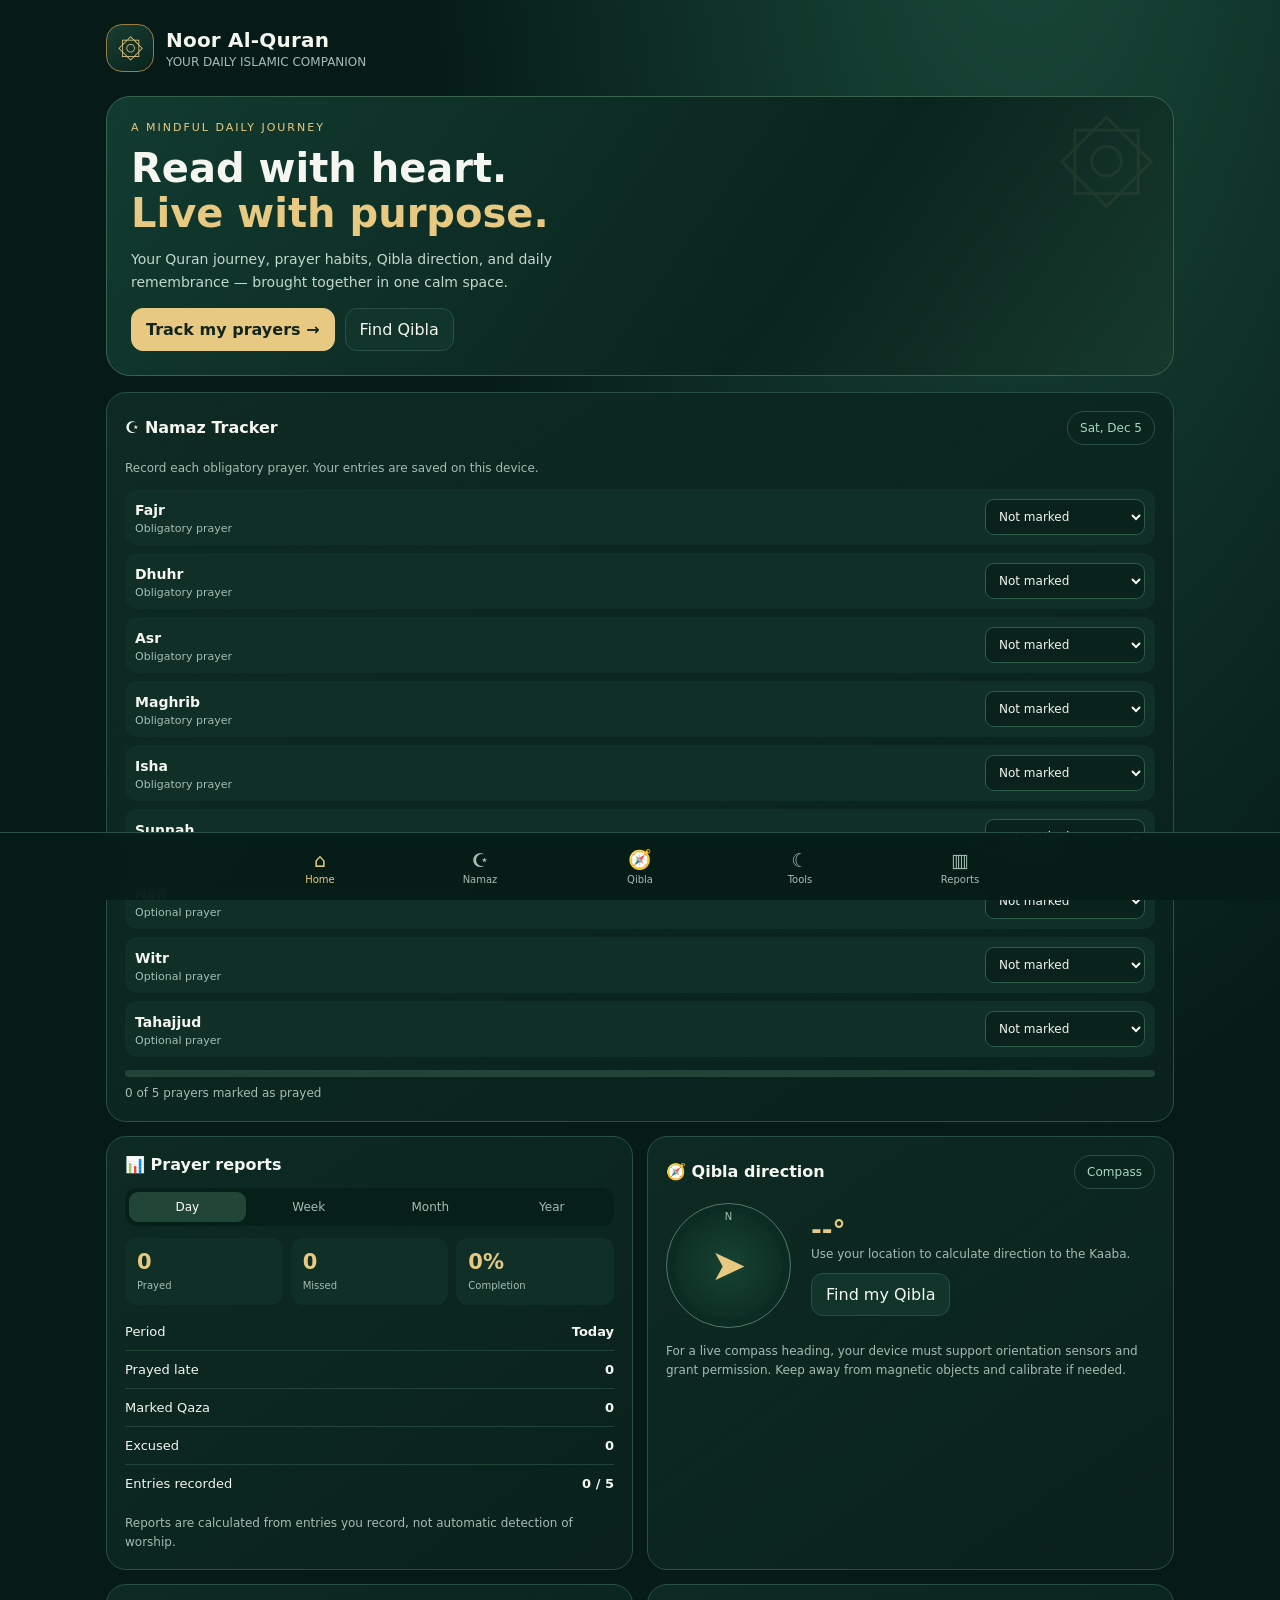
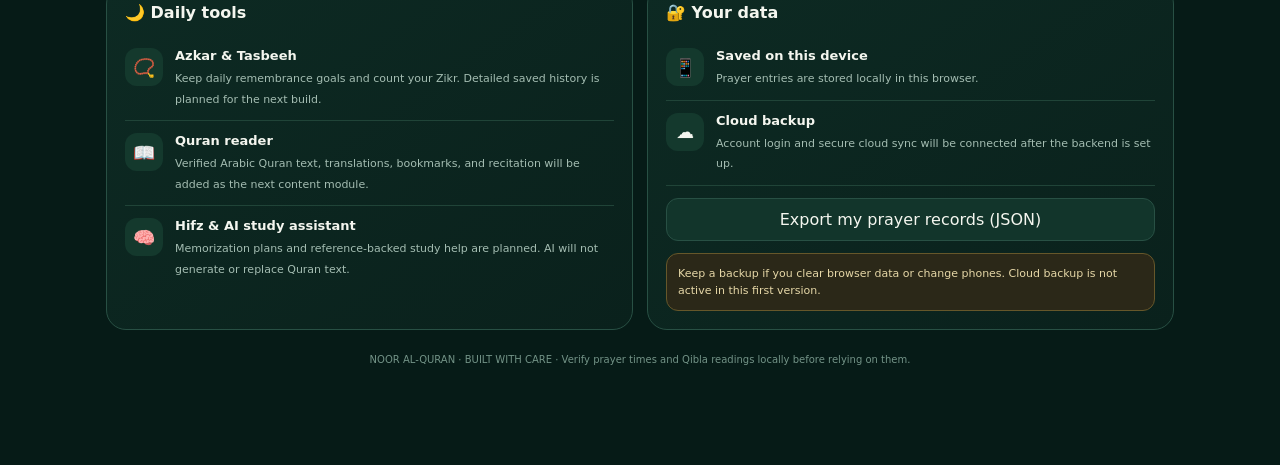
==== index.html @ 4f4c2988 "Build Noor Al-Quran mobile-first app foundation" ====
<!doctype html>
<html lang="en">
<head>
  <meta charset="utf-8">
  <meta name="viewport" content="width=device-width, initial-scale=1, viewport-fit=cover">
  <meta name="theme-color" content="#082c25">
  <meta name="description" content="Noor Al-Quran — Quran reading, prayer tracking, Qibla and daily Islamic tools.">
  <link rel="manifest" href="/manifest.webmanifest">
  <title>Noor Al-Quran — Your Daily Companion</title>
  <style>
    :root{color-scheme:dark;--bg:#061b17;--panel:#0c2922;--panel2:#10372d;--gold:#e8c982;--mint:#a8d8c2;--text:#f4f6ef;--muted:#a4bdb2;--line:#285044;--green:#42c995;--red:#f2a69b}
    *{box-sizing:border-box}body{margin:0;background:radial-gradient(ellipse at 80% -10%,#1a4b3b 0,transparent 42%),var(--bg);color:var(--text);font-family:Inter,system-ui,-apple-system,Segoe UI,sans-serif;min-height:100vh}
    button,input,select{font:inherit}button{cursor:pointer} .app{max-width:1100px;margin:auto;padding:20px 16px 100px}
    header{display:flex;align-items:center;justify-content:space-between;gap:12px;margin:4px 0 24px}.brand{display:flex;gap:12px;align-items:center}.logo{display:grid;place-items:center;width:48px;height:48px;border:1px solid #9a7e3f;border-radius:16px;color:var(--gold);font-size:26px;background:linear-gradient(145deg,#173e31,#09231d)}h1,h2,h3,p{margin-top:0}h1{font-size:20px;margin-bottom:3px;letter-spacing:.2px}.sub{font-size:12px;color:var(--muted)}.pill{border:1px solid var(--line);border-radius:999px;padding:9px 12px;color:var(--mint);background:#0a241e;font-size:12px}
    .hero{border:1px solid #38634f;border-radius:24px;padding:24px;background:linear-gradient(125deg,#123b30,#0a241e 65%,#173a2d);position:relative;overflow:hidden}.hero:after{content:"۞";position:absolute;right:18px;top:5px;font-size:100px;color:#e8c98212}.eyebrow{color:var(--gold);font-size:11px;letter-spacing:2px;text-transform:uppercase}.hero h2{font-size:clamp(26px,5vw,40px);line-height:1.12;max-width:570px;margin:12px 0}.hero p{color:#c3d8ce;max-width:510px;font-size:14px;line-height:1.65}.actions{display:flex;gap:10px;flex-wrap:wrap}.btn{border:1px solid var(--line);border-radius:12px;padding:11px 14px;color:var(--text);background:#12352b}.btn.primary{background:var(--gold);border-color:var(--gold);color:#13251d;font-weight:750}.grid{display:grid;grid-template-columns:repeat(12,minmax(0,1fr));gap:14px;margin-top:16px}.card{grid-column:span 6;background:linear-gradient(145deg,#0d2a23,#0a211c);border:1px solid var(--line);border-radius:20px;padding:18px;min-width:0}.card.wide{grid-column:span 12}.card.third{grid-column:span 4}.cardhead{display:flex;align-items:center;justify-content:space-between;gap:10px;margin-bottom:14px}.card h3{font-size:16px;margin:0}.icon{font-size:21px;color:var(--gold)}.muted{color:var(--muted);font-size:12px;line-height:1.55}.prayer-list{display:grid;gap:8px}.prayer{display:grid;grid-template-columns:1fr minmax(130px,160px);align-items:center;gap:8px;padding:10px;border-radius:12px;background:#102f27}.prayer strong{font-size:14px}.prayer small{display:block;color:var(--muted);font-size:11px;margin-top:3px}.prayer select{width:100%;min-width:0;background:#09221c;border:1px solid #315b4b;border-radius:9px;padding:9px;color:var(--text);font-size:12px}.progress{height:7px;background:#214338;border-radius:20px;overflow:hidden;margin:13px 0 7px}.progress span{display:block;height:100%;background:linear-gradient(90deg,#50c99a,var(--gold));width:0;transition:width .2s}.stats{display:grid;grid-template-columns:repeat(3,1fr);gap:8px}.stat{padding:12px;background:#102f27;border-radius:12px}.stat b{font-size:21px;display:block;color:var(--gold)}.stat span{font-size:10px;color:var(--muted)}.tabs{display:flex;gap:5px;background:#071f19;padding:4px;border-radius:12px}.tabs button{flex:1;border:0;background:transparent;color:var(--muted);padding:8px 5px;border-radius:9px;font-size:12px}.tabs button.active{background:#214638;color:#fff}.reportline{display:flex;justify-content:space-between;align-items:center;padding:11px 0;border-bottom:1px solid #204438;font-size:13px}.reportline:last-child{border-bottom:0}.qibla-wrap{display:flex;align-items:center;gap:20px}.compass{width:125px;height:125px;flex-shrink:0;border:1px solid #567a65;border-radius:50%;display:grid;place-items:center;position:relative;background:radial-gradient(circle,#164333,#09221b);box-shadow:inset 0 0 0 8px #0b2c23}.needle{font-size:43px;color:var(--gold);transform:rotate(0deg);transition:transform .3s}.north{position:absolute;top:7px;color:var(--muted);font-size:10px}.qibla-degree{font-size:26px;color:var(--gold);font-weight:750}.feature{display:flex;gap:12px;padding:12px 0;border-bottom:1px solid #204438}.feature:last-child{border-bottom:0}.feature .ico{width:38px;height:38px;flex-shrink:0;display:grid;place-items:center;background:#14392d;border-radius:12px;font-size:18px}.feature b{display:block;font-size:13px;margin-bottom:4px}.feature span{font-size:11px;color:var(--muted);line-height:1.5}.notice{background:#2b2818;border:1px solid #66572a;border-radius:12px;padding:11px;font-size:11px;color:#e6d7a7;line-height:1.55}.bottomnav{position:fixed;z-index:4;bottom:0;left:0;right:0;display:flex;justify-content:center;background:#071c17eF;backdrop-filter:blur(16px);border-top:1px solid var(--line);padding:9px 6px calc(9px + env(safe-area-inset-bottom))}.bottomnav button{flex:1;max-width:160px;border:0;background:transparent;color:var(--muted);font-size:10px;padding:6px 3px}.bottomnav button span{display:block;font-size:19px;margin-bottom:3px}.bottomnav button.active{color:var(--gold)}footer{text-align:center;margin-top:24px;color:#739387;font-size:10px}
    @media(max-width:650px){.app{padding:14px 12px 95px}header{margin-bottom:16px}.card,.card.third{grid-column:span 12}.hero{padding:20px}.hero h2{font-size:29px}.qibla-wrap{gap:14px}.compass{width:104px;height:104px}.needle{font-size:36px}.prayer{grid-template-columns:1fr 142px}.stats{gap:6px}.stat{padding:10px}.stat b{font-size:18px}}
  </style>
</head>
<body>
<div class="app">
  <header>
    <div class="brand"><div class="logo">۞</div><div><h1>Noor Al-Quran</h1><div class="sub">YOUR DAILY ISLAMIC COMPANION</div></div></div>
    <button class="pill" id="installBtn" hidden>＋ Install app</button>
  </header>
  <section class="hero">
    <div class="eyebrow">A mindful daily journey</div>
    <h2>Read with heart.<br><span style="color:var(--gold)">Live with purpose.</span></h2>
    <p>Your Quran journey, prayer habits, Qibla direction, and daily remembrance — brought together in one calm space.</p>
    <div class="actions"><button class="btn primary" onclick="document.querySelector('#tracker').scrollIntoView({behavior:'smooth'})">Track my prayers →</button><button class="btn" onclick="document.querySelector('#qibla').scrollIntoView({behavior:'smooth'})">Find Qibla</button></div>
  </section>
  <div class="grid">
    <section class="card wide" id="tracker">
      <div class="cardhead"><h3>☪ Namaz Tracker</h3><span class="pill" id="dateLabel"></span></div>
      <p class="muted">Record each obligatory prayer. Your entries are saved on this device.</p>
      <div class="prayer-list" id="prayerList"></div>
      <div class="progress"><span id="todayProgress"></span></div>
      <div class="muted" id="progressText">0 of 5 prayers marked as prayed</div>
    </section>
    <section class="card" id="reports">
      <div class="cardhead"><h3>📊 Prayer reports</h3></div>
      <div class="tabs" role="tablist"><button class="active" data-period="day">Day</button><button data-period="week">Week</button><button data-period="month">Month</button><button data-period="year">Year</button></div>
      <div class="stats" style="margin-top:12px"><div class="stat"><b id="doneCount">0</b><span>Prayed</span></div><div class="stat"><b id="missedCount">0</b><span>Missed</span></div><div class="stat"><b id="rateCount">0%</b><span>Completion</span></div></div>
      <div id="reportDetails" style="margin-top:8px"></div>
      <p class="muted" style="margin:12px 0 0">Reports are calculated from entries you record, not automatic detection of worship.</p>
    </section>
    <section class="card" id="qibla">
      <div class="cardhead"><h3>🧭 Qibla direction</h3><span class="pill">Compass</span></div>
      <div class="qibla-wrap"><div class="compass"><span class="north">N</span><span class="needle" id="needle">➤</span></div><div><div class="qibla-degree" id="qiblaDegrees">--°</div><div class="muted" id="qiblaText">Use your location to calculate direction to the Kaaba.</div><button class="btn" style="margin-top:10px" id="locateBtn">Find my Qibla</button></div></div>
      <p class="muted" style="margin:14px 0 0">For a live compass heading, your device must support orientation sensors and grant permission. Keep away from magnetic objects and calibrate if needed.</p>
    </section>
    <section class="card" id="tools">
      <div class="cardhead"><h3>🌙 Daily tools</h3></div>
      <div class="feature"><div class="ico">📿</div><div><b>Azkar & Tasbeeh</b><span>Keep daily remembrance goals and count your Zikr. Detailed saved history is planned for the next build.</span></div></div>
      <div class="feature"><div class="ico">📖</div><div><b>Quran reader</b><span>Verified Arabic Quran text, translations, bookmarks, and recitation will be added as the next content module.</span></div></div>
      <div class="feature"><div class="ico">🧠</div><div><b>Hifz & AI study assistant</b><span>Memorization plans and reference-backed study help are planned. AI will not generate or replace Quran text.</span></div></div>
    </section>
    <section class="card" id="backup">
      <div class="cardhead"><h3>🔐 Your data</h3></div>
      <div class="feature"><div class="ico">📱</div><div><b>Saved on this device</b><span id="storageState">Prayer entries are stored locally in this browser.</span></div></div>
      <div class="feature"><div class="ico">☁️</div><div><b>Cloud backup</b><span>Account login and secure cloud sync will be connected after the backend is set up.</span></div></div>
      <button class="btn" id="exportBtn" style="width:100%;margin-top:12px">Export my prayer records (JSON)</button>
      <div class="notice" style="margin-top:12px">Keep a backup if you clear browser data or change phones. Cloud backup is not active in this first version.</div>
    </section>
  </div>
  <footer>NOOR AL-QURAN · BUILT WITH CARE · Verify prayer times and Qibla readings locally before relying on them.</footer>
</div>
<nav class="bottomnav" aria-label="Main navigation"><button class="active" onclick="window.scrollTo({top:0,behavior:'smooth'})"><span>⌂</span>Home</button><button onclick="document.querySelector('#tracker').scrollIntoView({behavior:'smooth'})"><span>☪</span>Namaz</button><button onclick="document.querySelector('#qibla').scrollIntoView({behavior:'smooth'})"><span>🧭</span>Qibla</button><button onclick="document.querySelector('#tools').scrollIntoView({behavior:'smooth'})"><span>☾</span>Tools</button><button onclick="document.querySelector('#reports').scrollIntoView({behavior:'smooth'})"><span>▥</span>Reports</button></nav>
<script>
const PRAYERS=['Fajr','Dhuhr','Asr','Maghrib','Isha'];
const STATUSES=[['','Not marked'],['on-time','Prayed on time'],['late','Prayed late'],['missed','Missed'],['qaza','Qaza'],['excused','Excused']];
const OPTIONAL=['Sunnah','Nafl','Witr','Tahajjud'];
const KEY='noor-prayer-records-v1';
let records=readRecords(), period='day', deferredInstall=null, qiblaBearing=null, deviceHeading=0;
function readRecords(){try{return JSON.parse(localStorage.getItem(KEY)||'{}')}catch{return {}}}
function saveRecords(){localStorage.setItem(KEY,JSON.stringify(records))}
function dateKey(d=new Date()){return d.getFullYear()+'-'+String(d.getMonth()+1).padStart(2,'0')+'-'+String(d.getDate()).padStart(2,'0')}
function recordFor(key){if(!records[key])records[key]={};return records[key]}
function statusLabel(s){return (STATUSES.find(x=>x[0]===s)||['','Not marked'])[1]}
function renderTracker(){
 const key=dateKey(), data=recordFor(key);document.getElementById('dateLabel').textContent=new Date().toLocaleDateString(undefined,{weekday:'short',day:'numeric',month:'short'});
 const root=document.getElementById('prayerList');root.innerHTML='';
 PRAYERS.forEach(name=>{const row=document.createElement('div');row.className='prayer';const label=document.createElement('div');label.innerHTML='<strong>'+name+'</strong><small>Obligatory prayer</small>';const select=document.createElement('select');select.setAttribute('aria-label',name+' prayer status');STATUSES.forEach(([value,text])=>{const opt=document.createElement('option');opt.value=value;opt.textContent=text;select.appendChild(opt)});select.value=data[name]||'';select.addEventListener('change',()=>{recordFor(key)[name]=select.value;saveRecords();renderTracker();renderReport()});row.append(label,select);root.appendChild(row)});
 OPTIONAL.forEach(name=>{const row=document.createElement('div');row.className='prayer';const label=document.createElement('div');label.innerHTML='<strong>'+name+'</strong><small>Optional prayer</small>';const select=document.createElement('select');select.setAttribute('aria-label',name+' prayer status');[['','Not marked'],['done','Completed'],['skip','Not completed']].forEach(([v,t])=>{let o=document.createElement('option');o.value=v;o.textContent=t;select.appendChild(o)});select.value=data[name]||'';select.addEventListener('change',()=>{recordFor(key)[name]=select.value;saveRecords();renderReport()});row.append(label,select);root.appendChild(row)});
 const count=PRAYERS.filter(n=>['on-time','late'].includes(data[n])).length;document.getElementById('todayProgress').style.width=(count/5*100)+'%';document.getElementById('progressText').textContent=count+' of 5 prayers marked as prayed';
}
function periodKeys(){
 const now=new Date(), keys=[];
 if(period==='day')return [dateKey(now)];
 if(period==='week'){const start=new Date(now);start.setHours(0,0,0,0);const dow=(start.getDay()+6)%7;start.setDate(start.getDate()-dow);for(let i=0;i<7;i++){let d=new Date(start);d.setDate(start.getDate()+i);keys.push(dateKey(d))}}
 if(period==='month'){const d=new Date(now.getFullYear(),now.getMonth(),1);while(d.getMonth()===now.getMonth()){keys.push(dateKey(d));d.setDate(d.getDate()+1)}}
 if(period==='year'){for(let m=0;m<12;m++){const d=new Date(now.getFullYear(),m,1);while(d.getMonth()===m){keys.push(dateKey(d));d.setDate(d.getDate()+1)}}}
 return keys;
}
function renderReport(){
 const keys=periodKeys();let done=0,missed=0,late=0,qaza=0,excused=0,marked=0,possible=keys.length*5;
 keys.forEach(k=>{const d=records[k]||{};PRAYERS.forEach(n=>{const s=d[n]||'';if(s){marked++;if(s==='on-time'||s==='late')done++;if(s==='missed')missed++;if(s==='late')late++;if(s==='qaza')qaza++;if(s==='excused')excused++}})});
 document.getElementById('doneCount').textContent=done;document.getElementById('missedCount').textContent=missed;document.getElementById('rateCount').textContent=(possible?Math.round(done/possible*100):0)+'%';
 document.getElementById('reportDetails').innerHTML='<div class="reportline"><span>Period</span><b>'+({day:'Today',week:'This week',month:'This month',year:'This year'}[period])+'</b></div><div class="reportline"><span>Prayed late</span><b>'+late+'</b></div><div class="reportline"><span>Marked Qaza</span><b>'+qaza+'</b></div><div class="reportline"><span>Excused</span><b>'+excused+'</b></div><div class="reportline"><span>Entries recorded</span><b>'+marked+' / '+possible+'</b></div>';
}
document.querySelectorAll('[data-period]').forEach(btn=>btn.addEventListener('click',()=>{period=btn.dataset.period;document.querySelectorAll('[data-period]').forEach(b=>b.classList.toggle('active',b===btn));renderReport()}));
document.getElementById('exportBtn').addEventListener('click',()=>{const blob=new Blob([JSON.stringify({exportedAt:new Date().toISOString(),records},null,2)],{type:'application/json'});const url=URL.createObjectURL(blob);const a=document.createElement('a');a.href=url;a.download='noor-al-quran-prayer-records.json';a.click();URL.revokeObjectURL(url)});
function calculateQibla(lat,lon){const kaabaLat=21.4225*Math.PI/180, kaabaLon=39.8262*Math.PI/180, p=lat*Math.PI/180, dl=kaabaLon-lon*Math.PI/180;return (Math.atan2(Math.sin(dl),Math.cos(p)*Math.tan(kaabaLat)-Math.sin(p)*Math.cos(dl)*0+Math.sin(p)*0) *180/Math.PI+360)%360}
function bearingToKaaba(lat,lon){const phi1=lat*Math.PI/180, phi2=21.4225*Math.PI/180, dl=(39.8262-lon)*Math.PI/180;return (Math.atan2(Math.sin(dl),Math.cos(phi1)*Math.tan(phi2)-Math.sin(phi1)*Math.cos(dl))*180/Math.PI+360)%360}
function showBearing(b){qiblaBearing=b;document.getElementById('qiblaDegrees').textContent=Math.round(b)+'°';document.getElementById('qiblaText').textContent='Clockwise from true north · direction to the Kaaba';updateNeedle()}
function updateNeedle(){if(qiblaBearing!==null)document.getElementById('needle').style.transform='rotate('+(qiblaBearing-deviceHeading)+'deg)'}
document.getElementById('locateBtn').addEventListener('click',()=>{const text=document.getElementById('qiblaText');if(!navigator.geolocation){text.textContent='Location is not supported by this browser. Select a location in a future update.';return}text.textContent='Requesting location permission…';navigator.geolocation.getCurrentPosition(pos=>{showBearing(bearingToKaaba(pos.coords.latitude,pos.coords.longitude));text.textContent='Calculated from your current location. Compass rotation depends on sensor support.';try{localStorage.setItem('noor-qibla-location',JSON.stringify({lat:pos.coords.latitude,lon:pos.coords.longitude}))}catch{}},err=>{text.textContent=err.code===1?'Location permission denied. Allow location in browser settings to calculate Qibla.':'Could not get location. Try again outdoors or enter a location in a future update.'},{enableHighAccuracy:true,timeout:12000,maximumAge:60000})});
window.addEventListener('deviceorientationabsolute',e=>{if(typeof e.alpha==='number'){deviceHeading=(360-e.alpha)%360;updateNeedle()}});
window.addEventListener('deviceorientation',e=>{if(typeof e.webkitCompassHeading==='number'){deviceHeading=e.webkitCompassHeading;updateNeedle()}});
window.addEventListener('beforeinstallprompt',e=>{e.preventDefault();deferredInstall=e;const b=document.getElementById('installBtn');b.hidden=false;b.onclick=async()=>{deferredInstall.prompt();await deferredInstall.userChoice;deferredInstall=null;b.hidden=true}});
if('serviceWorker' in navigator && location.protocol.startsWith('http'))window.addEventListener('load',()=>navigator.serviceWorker.register('/sw.js').catch(()=>{}));
renderTracker();renderReport();
</script>
</body></html>
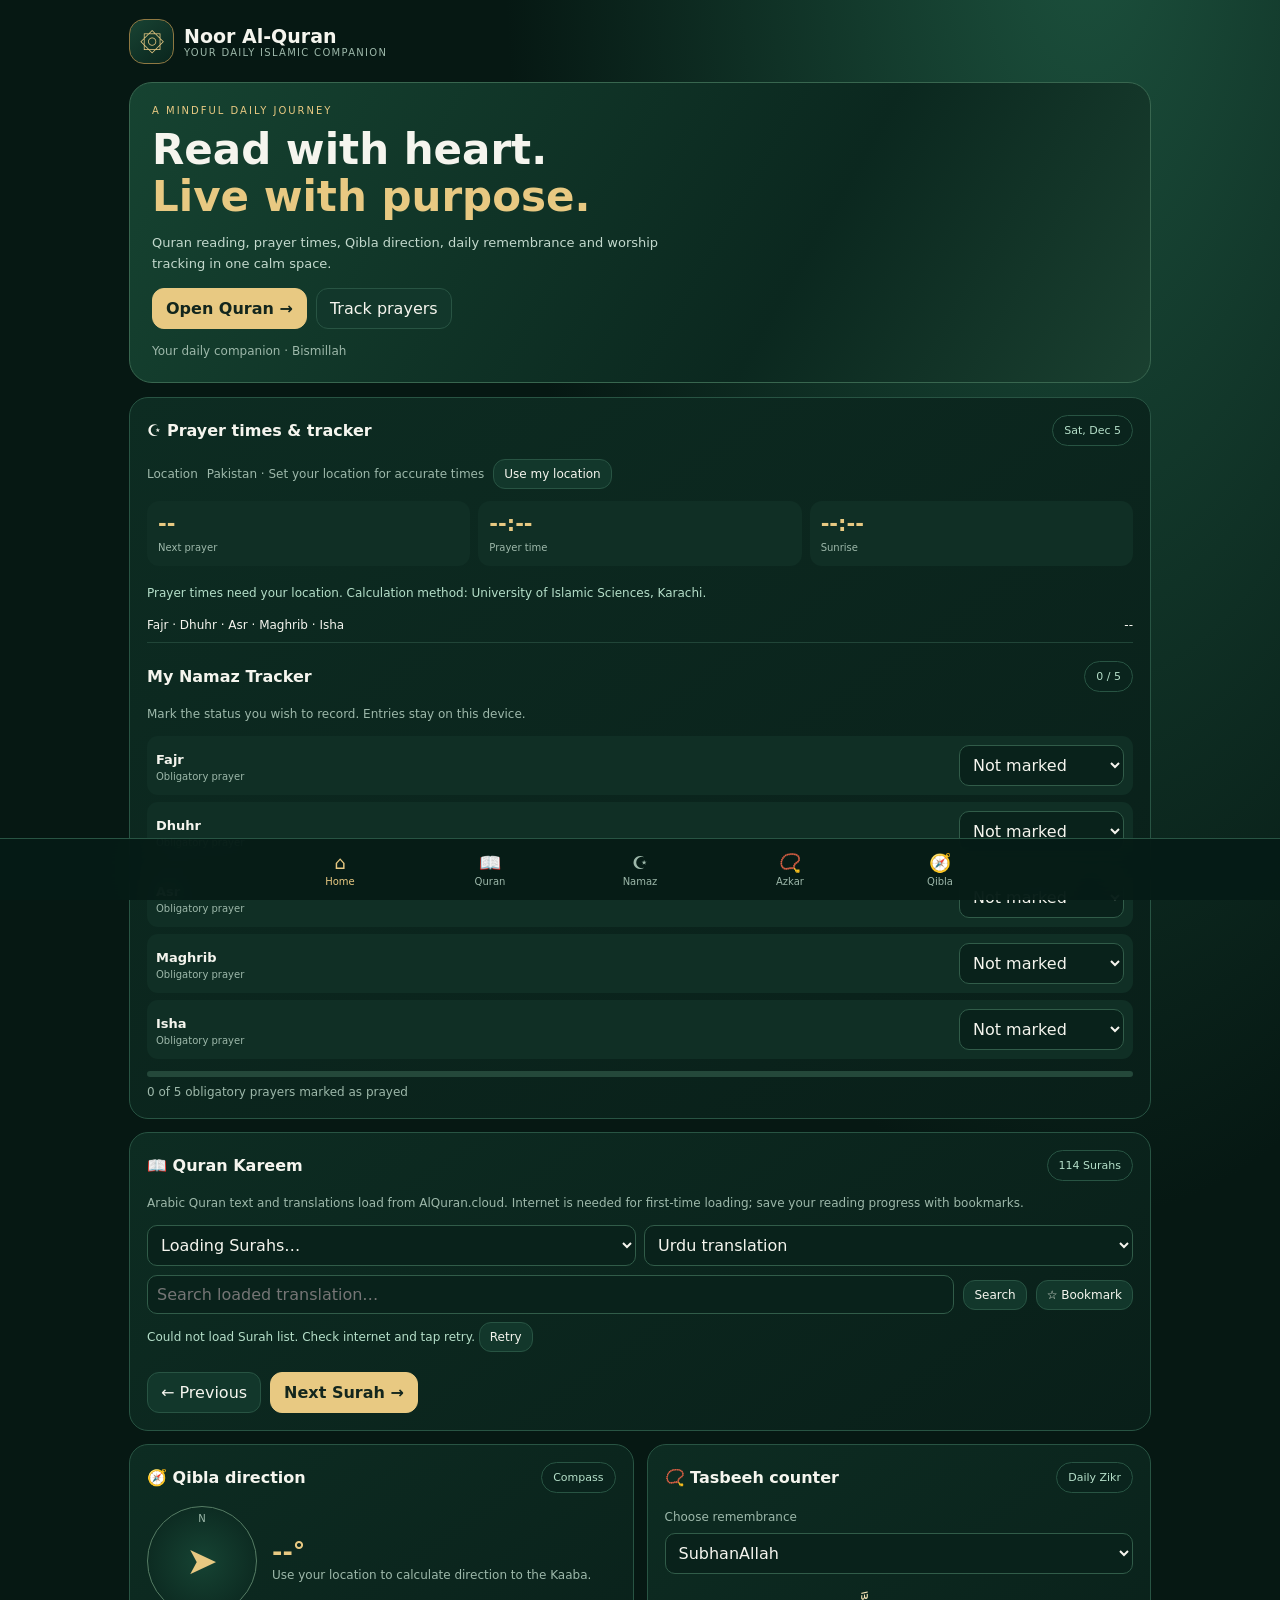
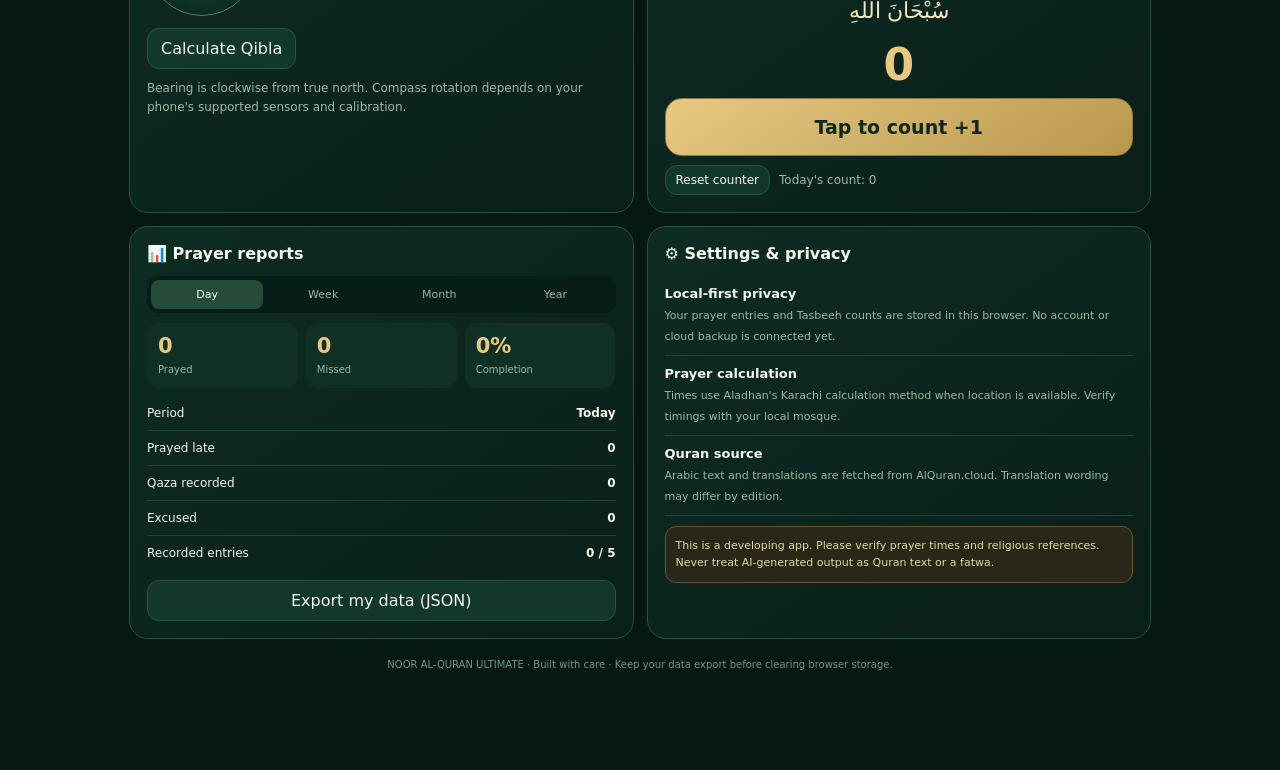
==== commit c04b31d5: "Upgrade Noor Al-Quran with Quran reader, prayer times, Qibla and Tasbeeh" ====
--- a/index.html
+++ b/index.html
@@ -1,113 +1,50 @@
 <!doctype html>
 <html lang="en">
 <head>
-  <meta charset="utf-8">
-  <meta name="viewport" content="width=device-width, initial-scale=1, viewport-fit=cover">
-  <meta name="theme-color" content="#082c25">
-  <meta name="description" content="Noor Al-Quran — Quran reading, prayer tracking, Qibla and daily Islamic tools.">
-  <link rel="manifest" href="/manifest.webmanifest">
-  <title>Noor Al-Quran — Your Daily Companion</title>
-  <style>
-    :root{color-scheme:dark;--bg:#061b17;--panel:#0c2922;--panel2:#10372d;--gold:#e8c982;--mint:#a8d8c2;--text:#f4f6ef;--muted:#a4bdb2;--line:#285044;--green:#42c995;--red:#f2a69b}
-    *{box-sizing:border-box}body{margin:0;background:radial-gradient(ellipse at 80% -10%,#1a4b3b 0,transparent 42%),var(--bg);color:var(--text);font-family:Inter,system-ui,-apple-system,Segoe UI,sans-serif;min-height:100vh}
-    button,input,select{font:inherit}button{cursor:pointer} .app{max-width:1100px;margin:auto;padding:20px 16px 100px}
-    header{display:flex;align-items:center;justify-content:space-between;gap:12px;margin:4px 0 24px}.brand{display:flex;gap:12px;align-items:center}.logo{display:grid;place-items:center;width:48px;height:48px;border:1px solid #9a7e3f;border-radius:16px;color:var(--gold);font-size:26px;background:linear-gradient(145deg,#173e31,#09231d)}h1,h2,h3,p{margin-top:0}h1{font-size:20px;margin-bottom:3px;letter-spacing:.2px}.sub{font-size:12px;color:var(--muted)}.pill{border:1px solid var(--line);border-radius:999px;padding:9px 12px;color:var(--mint);background:#0a241e;font-size:12px}
-    .hero{border:1px solid #38634f;border-radius:24px;padding:24px;background:linear-gradient(125deg,#123b30,#0a241e 65%,#173a2d);position:relative;overflow:hidden}.hero:after{content:"۞";position:absolute;right:18px;top:5px;font-size:100px;color:#e8c98212}.eyebrow{color:var(--gold);font-size:11px;letter-spacing:2px;text-transform:uppercase}.hero h2{font-size:clamp(26px,5vw,40px);line-height:1.12;max-width:570px;margin:12px 0}.hero p{color:#c3d8ce;max-width:510px;font-size:14px;line-height:1.65}.actions{display:flex;gap:10px;flex-wrap:wrap}.btn{border:1px solid var(--line);border-radius:12px;padding:11px 14px;color:var(--text);background:#12352b}.btn.primary{background:var(--gold);border-color:var(--gold);color:#13251d;font-weight:750}.grid{display:grid;grid-template-columns:repeat(12,minmax(0,1fr));gap:14px;margin-top:16px}.card{grid-column:span 6;background:linear-gradient(145deg,#0d2a23,#0a211c);border:1px solid var(--line);border-radius:20px;padding:18px;min-width:0}.card.wide{grid-column:span 12}.card.third{grid-column:span 4}.cardhead{display:flex;align-items:center;justify-content:space-between;gap:10px;margin-bottom:14px}.card h3{font-size:16px;margin:0}.icon{font-size:21px;color:var(--gold)}.muted{color:var(--muted);font-size:12px;line-height:1.55}.prayer-list{display:grid;gap:8px}.prayer{display:grid;grid-template-columns:1fr minmax(130px,160px);align-items:center;gap:8px;padding:10px;border-radius:12px;background:#102f27}.prayer strong{font-size:14px}.prayer small{display:block;color:var(--muted);font-size:11px;margin-top:3px}.prayer select{width:100%;min-width:0;background:#09221c;border:1px solid #315b4b;border-radius:9px;padding:9px;color:var(--text);font-size:12px}.progress{height:7px;background:#214338;border-radius:20px;overflow:hidden;margin:13px 0 7px}.progress span{display:block;height:100%;background:linear-gradient(90deg,#50c99a,var(--gold));width:0;transition:width .2s}.stats{display:grid;grid-template-columns:repeat(3,1fr);gap:8px}.stat{padding:12px;background:#102f27;border-radius:12px}.stat b{font-size:21px;display:block;color:var(--gold)}.stat span{font-size:10px;color:var(--muted)}.tabs{display:flex;gap:5px;background:#071f19;padding:4px;border-radius:12px}.tabs button{flex:1;border:0;background:transparent;color:var(--muted);padding:8px 5px;border-radius:9px;font-size:12px}.tabs button.active{background:#214638;color:#fff}.reportline{display:flex;justify-content:space-between;align-items:center;padding:11px 0;border-bottom:1px solid #204438;font-size:13px}.reportline:last-child{border-bottom:0}.qibla-wrap{display:flex;align-items:center;gap:20px}.compass{width:125px;height:125px;flex-shrink:0;border:1px solid #567a65;border-radius:50%;display:grid;place-items:center;position:relative;background:radial-gradient(circle,#164333,#09221b);box-shadow:inset 0 0 0 8px #0b2c23}.needle{font-size:43px;color:var(--gold);transform:rotate(0deg);transition:transform .3s}.north{position:absolute;top:7px;color:var(--muted);font-size:10px}.qibla-degree{font-size:26px;color:var(--gold);font-weight:750}.feature{display:flex;gap:12px;padding:12px 0;border-bottom:1px solid #204438}.feature:last-child{border-bottom:0}.feature .ico{width:38px;height:38px;flex-shrink:0;display:grid;place-items:center;background:#14392d;border-radius:12px;font-size:18px}.feature b{display:block;font-size:13px;margin-bottom:4px}.feature span{font-size:11px;color:var(--muted);line-height:1.5}.notice{background:#2b2818;border:1px solid #66572a;border-radius:12px;padding:11px;font-size:11px;color:#e6d7a7;line-height:1.55}.bottomnav{position:fixed;z-index:4;bottom:0;left:0;right:0;display:flex;justify-content:center;background:#071c17eF;backdrop-filter:blur(16px);border-top:1px solid var(--line);padding:9px 6px calc(9px + env(safe-area-inset-bottom))}.bottomnav button{flex:1;max-width:160px;border:0;background:transparent;color:var(--muted);font-size:10px;padding:6px 3px}.bottomnav button span{display:block;font-size:19px;margin-bottom:3px}.bottomnav button.active{color:var(--gold)}footer{text-align:center;margin-top:24px;color:#739387;font-size:10px}
-    @media(max-width:650px){.app{padding:14px 12px 95px}header{margin-bottom:16px}.card,.card.third{grid-column:span 12}.hero{padding:20px}.hero h2{font-size:29px}.qibla-wrap{gap:14px}.compass{width:104px;height:104px}.needle{font-size:36px}.prayer{grid-template-columns:1fr 142px}.stats{gap:6px}.stat{padding:10px}.stat b{font-size:18px}}
-  </style>
-</head>
-<body>
-<div class="app">
-  <header>
-    <div class="brand"><div class="logo">۞</div><div><h1>Noor Al-Quran</h1><div class="sub">YOUR DAILY ISLAMIC COMPANION</div></div></div>
-    <button class="pill" id="installBtn" hidden>＋ Install app</button>
-  </header>
-  <section class="hero">
-    <div class="eyebrow">A mindful daily journey</div>
-    <h2>Read with heart.<br><span style="color:var(--gold)">Live with purpose.</span></h2>
-    <p>Your Quran journey, prayer habits, Qibla direction, and daily remembrance — brought together in one calm space.</p>
-    <div class="actions"><button class="btn primary" onclick="document.querySelector('#tracker').scrollIntoView({behavior:'smooth'})">Track my prayers →</button><button class="btn" onclick="document.querySelector('#qibla').scrollIntoView({behavior:'smooth'})">Find Qibla</button></div>
-  </section>
-  <div class="grid">
-    <section class="card wide" id="tracker">
-      <div class="cardhead"><h3>☪ Namaz Tracker</h3><span class="pill" id="dateLabel"></span></div>
-      <p class="muted">Record each obligatory prayer. Your entries are saved on this device.</p>
-      <div class="prayer-list" id="prayerList"></div>
-      <div class="progress"><span id="todayProgress"></span></div>
-      <div class="muted" id="progressText">0 of 5 prayers marked as prayed</div>
-    </section>
-    <section class="card" id="reports">
-      <div class="cardhead"><h3>📊 Prayer reports</h3></div>
-      <div class="tabs" role="tablist"><button class="active" data-period="day">Day</button><button data-period="week">Week</button><button data-period="month">Month</button><button data-period="year">Year</button></div>
-      <div class="stats" style="margin-top:12px"><div class="stat"><b id="doneCount">0</b><span>Prayed</span></div><div class="stat"><b id="missedCount">0</b><span>Missed</span></div><div class="stat"><b id="rateCount">0%</b><span>Completion</span></div></div>
-      <div id="reportDetails" style="margin-top:8px"></div>
-      <p class="muted" style="margin:12px 0 0">Reports are calculated from entries you record, not automatic detection of worship.</p>
-    </section>
-    <section class="card" id="qibla">
-      <div class="cardhead"><h3>🧭 Qibla direction</h3><span class="pill">Compass</span></div>
-      <div class="qibla-wrap"><div class="compass"><span class="north">N</span><span class="needle" id="needle">➤</span></div><div><div class="qibla-degree" id="qiblaDegrees">--°</div><div class="muted" id="qiblaText">Use your location to calculate direction to the Kaaba.</div><button class="btn" style="margin-top:10px" id="locateBtn">Find my Qibla</button></div></div>
-      <p class="muted" style="margin:14px 0 0">For a live compass heading, your device must support orientation sensors and grant permission. Keep away from magnetic objects and calibrate if needed.</p>
-    </section>
-    <section class="card" id="tools">
-      <div class="cardhead"><h3>🌙 Daily tools</h3></div>
-      <div class="feature"><div class="ico">📿</div><div><b>Azkar & Tasbeeh</b><span>Keep daily remembrance goals and count your Zikr. Detailed saved history is planned for the next build.</span></div></div>
-      <div class="feature"><div class="ico">📖</div><div><b>Quran reader</b><span>Verified Arabic Quran text, translations, bookmarks, and recitation will be added as the next content module.</span></div></div>
-      <div class="feature"><div class="ico">🧠</div><div><b>Hifz & AI study assistant</b><span>Memorization plans and reference-backed study help are planned. AI will not generate or replace Quran text.</span></div></div>
-    </section>
-    <section class="card" id="backup">
-      <div class="cardhead"><h3>🔐 Your data</h3></div>
-      <div class="feature"><div class="ico">📱</div><div><b>Saved on this device</b><span id="storageState">Prayer entries are stored locally in this browser.</span></div></div>
-      <div class="feature"><div class="ico">☁️</div><div><b>Cloud backup</b><span>Account login and secure cloud sync will be connected after the backend is set up.</span></div></div>
-      <button class="btn" id="exportBtn" style="width:100%;margin-top:12px">Export my prayer records (JSON)</button>
-      <div class="notice" style="margin-top:12px">Keep a backup if you clear browser data or change phones. Cloud backup is not active in this first version.</div>
-    </section>
-  </div>
-  <footer>NOOR AL-QURAN · BUILT WITH CARE · Verify prayer times and Qibla readings locally before relying on them.</footer>
-</div>
-<nav class="bottomnav" aria-label="Main navigation"><button class="active" onclick="window.scrollTo({top:0,behavior:'smooth'})"><span>⌂</span>Home</button><button onclick="document.querySelector('#tracker').scrollIntoView({behavior:'smooth'})"><span>☪</span>Namaz</button><button onclick="document.querySelector('#qibla').scrollIntoView({behavior:'smooth'})"><span>🧭</span>Qibla</button><button onclick="document.querySelector('#tools').scrollIntoView({behavior:'smooth'})"><span>☾</span>Tools</button><button onclick="document.querySelector('#reports').scrollIntoView({behavior:'smooth'})"><span>▥</span>Reports</button></nav>
+<meta charset="utf-8"><meta name="viewport" content="width=device-width,initial-scale=1,viewport-fit=cover">
+<meta name="theme-color" content="#092a22"><meta name="description" content="Noor Al-Quran: Quran reading, prayer times, Qibla, Azkar and worship tracking.">
+<link rel="manifest" href="/manifest.webmanifest"><title>Noor Al-Quran Ultimate</title>
+<style>
+:root{color-scheme:dark;--bg:#061813;--panel:#0b261f;--panel2:#10372b;--line:#285443;--gold:#e8c982;--mint:#b5dfc9;--text:#f5f5ee;--muted:#9db8aa;--green:#4bd2a0;--red:#ef9d91}
+*{box-sizing:border-box}body{margin:0;background:radial-gradient(ellipse at 85% -5%,#1c513d 0,transparent 38%),var(--bg);color:var(--text);font-family:system-ui,-apple-system,"Segoe UI",sans-serif}button,input,select{font:inherit}button{cursor:pointer}.app{max-width:1050px;margin:auto;padding:16px 14px 100px}header{display:flex;justify-content:space-between;align-items:center;margin:3px 0 18px;gap:10px}.brand{display:flex;gap:10px;align-items:center}.logo{display:grid;place-items:center;width:45px;height:45px;border:1px solid #8f7842;border-radius:15px;color:var(--gold);font-size:25px;background:linear-gradient(140deg,#194333,#09251d)}h1{font-size:19px;margin:0}.sub{font-size:10px;color:var(--muted);letter-spacing:1.3px}.pill{border:1px solid var(--line);border-radius:99px;padding:8px 11px;color:var(--mint);background:#0a241d;font-size:11px}.hero{border:1px solid #38664f;border-radius:23px;padding:22px;background:linear-gradient(120deg,#164331,#0b281f 65%,#1a4030);position:relative;overflow:hidden}.eyebrow{color:var(--gold);font-size:10px;letter-spacing:2px;text-transform:uppercase}.hero h2{font-size:clamp(28px,5vw,42px);line-height:1.12;margin:10px 0}.hero p{color:#c3d9cd;font-size:13px;line-height:1.6;max-width:560px}.row{display:flex;gap:9px;align-items:center;flex-wrap:wrap}.btn{border:1px solid var(--line);border-radius:12px;padding:10px 13px;color:var(--text);background:#12372b}.btn.primary{background:var(--gold);color:#13261d;border-color:var(--gold);font-weight:750}.btn.small{padding:7px 10px;font-size:12px}.grid{display:grid;grid-template-columns:repeat(12,minmax(0,1fr));gap:13px;margin-top:14px}.card{grid-column:span 6;min-width:0;padding:17px;border:1px solid var(--line);border-radius:19px;background:linear-gradient(145deg,#0d2c22,#091f19)}.card.wide{grid-column:span 12}.card.third{grid-column:span 4}.head{display:flex;justify-content:space-between;align-items:center;gap:10px;margin-bottom:13px}.head h3{font-size:16px;margin:0}.muted{font-size:12px;color:var(--muted);line-height:1.55}.prayer-list{display:grid;gap:7px}.prayer{display:grid;grid-template-columns:1fr minmax(125px,165px);gap:8px;align-items:center;background:#102f25;padding:9px;border-radius:11px}.prayer strong{font-size:13px}.prayer small{display:block;font-size:10px;color:var(--muted);margin-top:3px}.prayer select,select,input{background:#09221b;color:var(--text);border:1px solid #315c49;border-radius:10px;padding:9px;min-width:0;max-width:100%}.progress{height:6px;background:#24483a;border-radius:10px;overflow:hidden;margin:12px 0 6px}.progress span{display:block;height:100%;background:linear-gradient(90deg,var(--green),var(--gold));width:0}.stats{display:grid;grid-template-columns:repeat(3,1fr);gap:8px}.stat{background:#102f25;border-radius:12px;padding:11px}.stat b{display:block;color:var(--gold);font-size:21px}.stat span{font-size:10px;color:var(--muted)}.tabs{display:flex;gap:4px;padding:4px;background:#061e17;border-radius:11px}.tabs button{flex:1;border:0;border-radius:8px;padding:8px 3px;background:transparent;color:var(--muted);font-size:11px}.tabs button.active{background:#244c39;color:white}.reportline{display:flex;justify-content:space-between;padding:10px 0;border-bottom:1px solid #214538;font-size:12px}.reportline:last-child{border:0}.quran-controls{display:grid;grid-template-columns:1fr 1fr;gap:8px}.ayah{padding:15px 0;border-bottom:1px solid #254638}.arabic{font-family:"Noto Naskh Arabic","Amiri",serif;font-size:27px;line-height:1.9;text-align:right;direction:rtl;color:#f7e6b7}.translation{font-size:13px;line-height:1.7;color:#d4e2d9;margin-top:8px}.ayahno{font-size:10px;color:var(--gold);border:1px solid #4c6246;border-radius:99px;padding:4px 7px;display:inline-block;margin-bottom:6px}.status{font-size:12px;color:var(--mint);padding:8px 0}.azkar-count{font-size:44px;color:var(--gold);font-weight:750;text-align:center;margin:8px}.circlebtn{display:block;width:100%;border:1px solid #8c7944;background:linear-gradient(145deg,#e8c982,#b7984d);color:#10271d;font-size:19px;font-weight:800;border-radius:17px;padding:17px}.compass{width:110px;height:110px;flex-shrink:0;border:1px solid #557c64;border-radius:50%;display:grid;place-items:center;position:relative;background:radial-gradient(circle,#164333,#09221b)}.needle{font-size:38px;color:var(--gold)}.north{position:absolute;top:6px;font-size:10px;color:var(--muted)}.feature{display:flex;gap:10px;padding:10px 0;border-bottom:1px solid #214538}.feature:last-child{border:0}.feature b{display:block;font-size:13px;margin-bottom:3px}.feature span{font-size:11px;color:var(--muted);line-height:1.5}.notice{padding:10px;border:1px solid #65562b;background:#292717;color:#e5d8a9;border-radius:11px;font-size:11px;line-height:1.55}.bottomnav{position:fixed;z-index:5;bottom:0;left:0;right:0;display:flex;justify-content:center;background:#061b16ed;backdrop-filter:blur(15px);border-top:1px solid var(--line);padding:8px 4px calc(8px + env(safe-area-inset-bottom))}.bottomnav button{flex:1;max-width:150px;border:0;background:transparent;color:var(--muted);font-size:10px;padding:5px 2px}.bottomnav button span{display:block;font-size:18px;margin-bottom:3px}.bottomnav button.active{color:var(--gold)}.hide{display:none!important}footer{text-align:center;font-size:10px;color:#759487;margin-top:20px}
+@media(max-width:650px){.app{padding:12px 11px 92px}.card,.card.third{grid-column:span 12}.hero{padding:19px}.hero h2{font-size:29px}.quran-controls{grid-template-columns:1fr}.prayer{grid-template-columns:1fr 142px}.arabic{font-size:25px}.stats{gap:5px}}
+</style></head>
+<body><div class="app">
+<header><div class="brand"><div class="logo">۞</div><div><h1>Noor Al-Quran</h1><div class="sub">YOUR DAILY ISLAMIC COMPANION</div></div></div><button id="installBtn" class="pill hide">＋ Install</button></header>
+<section class="hero"><div class="eyebrow">A mindful daily journey</div><h2>Read with heart.<br><span style="color:var(--gold)">Live with purpose.</span></h2><p>Quran reading, prayer times, Qibla direction, daily remembrance and worship tracking in one calm space.</p><div class="row"><button class="btn primary" data-go="quran">Open Quran →</button><button class="btn" data-go="prayers">Track prayers</button></div><div class="muted" style="margin-top:13px" id="hijriLabel">Your daily companion · Bismillah</div></section>
+<div class="grid">
+<section class="card wide" id="prayers"><div class="head"><h3>☪ Prayer times & tracker</h3><span class="pill" id="dateLabel"></span></div><div class="row" style="margin-bottom:12px"><span class="muted">Location</span><span id="locationLabel" class="muted">Pakistan · Set your location for accurate times</span><button id="setLocation" class="btn small">Use my location</button></div><div class="stats" style="margin-bottom:12px"><div class="stat"><b id="nextPrayer">--</b><span>Next prayer</span></div><div class="stat"><b id="nextTime">--:--</b><span>Prayer time</span></div><div class="stat"><b id="sunrise">--:--</b><span>Sunrise</span></div></div><div id="timesStatus" class="status">Prayer times need your location. Calculation method: University of Islamic Sciences, Karachi.</div><div id="timesList" class="reportline"><span>Fajr · Dhuhr · Asr · Maghrib · Isha</span><span>--</span></div><div class="head" style="margin-top:18px"><h3>My Namaz Tracker</h3><span class="pill" id="todayCount">0 / 5</span></div><p class="muted">Mark the status you wish to record. Entries stay on this device.</p><div id="prayerList" class="prayer-list"></div><div class="progress"><span id="todayProgress"></span></div><div id="progressText" class="muted">0 of 5 obligatory prayers marked as prayed</div></section>
+<section class="card wide" id="quran"><div class="head"><h3>📖 Quran Kareem</h3><span class="pill">114 Surahs</span></div><p class="muted">Arabic Quran text and translations load from AlQuran.cloud. Internet is needed for first-time loading; save your reading progress with bookmarks.</p><div class="quran-controls"><select id="surahSelect" aria-label="Choose Surah"><option value="">Loading Surahs…</option></select><select id="translationSelect" aria-label="Translation"><option value="ur.jalandhry">Urdu translation</option><option value="en.sahih">English translation</option></select></div><div class="row" style="margin-top:9px"><input id="ayahSearch" placeholder="Search loaded translation…" style="flex:1;min-width:150px"><button id="searchAyah" class="btn small">Search</button><button id="bookmarkBtn" class="btn small">☆ Bookmark</button></div><div class="status" id="quranStatus" role="status">Loading Surah list…</div><div id="quranHeader"></div><div id="ayahList"></div><div class="row" style="margin-top:12px"><button class="btn" id="prevSurah">← Previous</button><button class="btn primary" id="nextSurah">Next Surah →</button></div></section>
+<section class="card" id="qibla"><div class="head"><h3>🧭 Qibla direction</h3><span class="pill">Compass</span></div><div class="row" style="gap:15px;flex-wrap:nowrap"><div class="compass"><span class="north">N</span><span id="needle" class="needle">➤</span></div><div><div id="qiblaDegrees" style="font-size:25px;color:var(--gold);font-weight:800">--°</div><div class="muted" id="qiblaText">Use your location to calculate direction to the Kaaba.</div></div></div><button class="btn" id="qiblaBtn" style="margin-top:12px">Calculate Qibla</button><p class="muted" style="margin-top:10px">Bearing is clockwise from true north. Compass rotation depends on your phone's supported sensors and calibration.</p></section>
+<section class="card" id="azkar"><div class="head"><h3>📿 Tasbeeh counter</h3><span class="pill">Daily Zikr</span></div><label class="muted" for="zikrSelect">Choose remembrance</label><select id="zikrSelect" style="width:100%;margin:6px 0 8px"><option value="سُبْحَانَ اللَّهِ">SubhanAllah</option><option value="الْحَمْدُ لِلَّهِ">Alhamdulillah</option><option value="اللَّهُ أَكْبَرُ">Allahu Akbar</option><option value="أَسْتَغْفِرُ اللَّهَ">Astaghfirullah</option><option value="لَا حَوْلَ وَلَا قُوَّةَ إِلَّا بِاللَّهِ">La hawla wa la quwwata illa billah</option></select><div id="zikrArabic" class="arabic" style="text-align:center;font-size:22px;margin-top:8px">سُبْحَانَ اللَّهِ</div><div id="zikrCount" class="azkar-count">0</div><button id="countBtn" class="circlebtn">Tap to count +1</button><div class="row" style="margin-top:9px"><button id="resetZikr" class="btn small">Reset counter</button><span id="zikrTotal" class="muted">Today's count: 0</span></div></section>
+<section class="card" id="reports"><div class="head"><h3>📊 Prayer reports</h3></div><div class="tabs"><button class="active" data-period="day">Day</button><button data-period="week">Week</button><button data-period="month">Month</button><button data-period="year">Year</button></div><div class="stats" style="margin-top:10px"><div class="stat"><b id="doneCount">0</b><span>Prayed</span></div><div class="stat"><b id="missedCount">0</b><span>Missed</span></div><div class="stat"><b id="rateCount">0%</b><span>Completion</span></div></div><div id="reportDetails" style="margin-top:8px"></div><button id="exportBtn" class="btn" style="width:100%;margin-top:10px">Export my data (JSON)</button></section>
+<section class="card" id="settings"><div class="head"><h3>⚙ Settings & privacy</h3></div><div class="feature"><div><b>Local-first privacy</b><span>Your prayer entries and Tasbeeh counts are stored in this browser. No account or cloud backup is connected yet.</span></div></div><div class="feature"><div><b>Prayer calculation</b><span>Times use Aladhan's Karachi calculation method when location is available. Verify timings with your local mosque.</span></div></div><div class="feature"><div><b>Quran source</b><span>Arabic text and translations are fetched from AlQuran.cloud. Translation wording may differ by edition.</span></div></div><div class="notice" style="margin-top:10px">This is a developing app. Please verify prayer times and religious references. Never treat AI-generated output as Quran text or a fatwa.</div></section>
+</div><footer>NOOR AL-QURAN ULTIMATE · Built with care · Keep your data export before clearing browser storage.</footer></div>
+<nav class="bottomnav" aria-label="Main navigation"><button class="active" data-go="top"><span>⌂</span>Home</button><button data-go="quran"><span>📖</span>Quran</button><button data-go="prayers"><span>☪</span>Namaz</button><button data-go="azkar"><span>📿</span>Azkar</button><button data-go="qibla"><span>🧭</span>Qibla</button></nav>
 <script>
-const PRAYERS=['Fajr','Dhuhr','Asr','Maghrib','Isha'];
-const STATUSES=[['','Not marked'],['on-time','Prayed on time'],['late','Prayed late'],['missed','Missed'],['qaza','Qaza'],['excused','Excused']];
-const OPTIONAL=['Sunnah','Nafl','Witr','Tahajjud'];
-const KEY='noor-prayer-records-v1';
-let records=readRecords(), period='day', deferredInstall=null, qiblaBearing=null, deviceHeading=0;
-function readRecords(){try{return JSON.parse(localStorage.getItem(KEY)||'{}')}catch{return {}}}
-function saveRecords(){localStorage.setItem(KEY,JSON.stringify(records))}
+const PRAYERS=['Fajr','Dhuhr','Asr','Maghrib','Isha'], STATUSES=[['','Not marked'],['on-time','Prayed on time'],['late','Prayed late'],['missed','Missed'],['qaza','Qaza'],['excused','Excused']], KEY='noor-prayer-records-v2';
+let records=read(KEY,{}),period='day',qiblaBearing=null,deviceHeading=0,surahs=[],currentSurah=1,currentAyahs=[],quranCache=read('noor-quran-cache-v1',{}),userLocation=null,zikrCounts=read('noor-zikr-v1',{});
+function read(k,fallback){try{return JSON.parse(localStorage.getItem(k)||'null')??fallback}catch{return fallback}}
+function write(k,v){try{localStorage.setItem(k,JSON.stringify(v))}catch{}}
 function dateKey(d=new Date()){return d.getFullYear()+'-'+String(d.getMonth()+1).padStart(2,'0')+'-'+String(d.getDate()).padStart(2,'0')}
-function recordFor(key){if(!records[key])records[key]={};return records[key]}
-function statusLabel(s){return (STATUSES.find(x=>x[0]===s)||['','Not marked'])[1]}
-function renderTracker(){
- const key=dateKey(), data=recordFor(key);document.getElementById('dateLabel').textContent=new Date().toLocaleDateString(undefined,{weekday:'short',day:'numeric',month:'short'});
- const root=document.getElementById('prayerList');root.innerHTML='';
- PRAYERS.forEach(name=>{const row=document.createElement('div');row.className='prayer';const label=document.createElement('div');label.innerHTML='<strong>'+name+'</strong><small>Obligatory prayer</small>';const select=document.createElement('select');select.setAttribute('aria-label',name+' prayer status');STATUSES.forEach(([value,text])=>{const opt=document.createElement('option');opt.value=value;opt.textContent=text;select.appendChild(opt)});select.value=data[name]||'';select.addEventListener('change',()=>{recordFor(key)[name]=select.value;saveRecords();renderTracker();renderReport()});row.append(label,select);root.appendChild(row)});
- OPTIONAL.forEach(name=>{const row=document.createElement('div');row.className='prayer';const label=document.createElement('div');label.innerHTML='<strong>'+name+'</strong><small>Optional prayer</small>';const select=document.createElement('select');select.setAttribute('aria-label',name+' prayer status');[['','Not marked'],['done','Completed'],['skip','Not completed']].forEach(([v,t])=>{let o=document.createElement('option');o.value=v;o.textContent=t;select.appendChild(o)});select.value=data[name]||'';select.addEventListener('change',()=>{recordFor(key)[name]=select.value;saveRecords();renderReport()});row.append(label,select);root.appendChild(row)});
- const count=PRAYERS.filter(n=>['on-time','late'].includes(data[n])).length;document.getElementById('todayProgress').style.width=(count/5*100)+'%';document.getElementById('progressText').textContent=count+' of 5 prayers marked as prayed';
-}
-function periodKeys(){
- const now=new Date(), keys=[];
- if(period==='day')return [dateKey(now)];
- if(period==='week'){const start=new Date(now);start.setHours(0,0,0,0);const dow=(start.getDay()+6)%7;start.setDate(start.getDate()-dow);for(let i=0;i<7;i++){let d=new Date(start);d.setDate(start.getDate()+i);keys.push(dateKey(d))}}
- if(period==='month'){const d=new Date(now.getFullYear(),now.getMonth(),1);while(d.getMonth()===now.getMonth()){keys.push(dateKey(d));d.setDate(d.getDate()+1)}}
- if(period==='year'){for(let m=0;m<12;m++){const d=new Date(now.getFullYear(),m,1);while(d.getMonth()===m){keys.push(dateKey(d));d.setDate(d.getDate()+1)}}}
- return keys;
-}
-function renderReport(){
- const keys=periodKeys();let done=0,missed=0,late=0,qaza=0,excused=0,marked=0,possible=keys.length*5;
- keys.forEach(k=>{const d=records[k]||{};PRAYERS.forEach(n=>{const s=d[n]||'';if(s){marked++;if(s==='on-time'||s==='late')done++;if(s==='missed')missed++;if(s==='late')late++;if(s==='qaza')qaza++;if(s==='excused')excused++}})});
- document.getElementById('doneCount').textContent=done;document.getElementById('missedCount').textContent=missed;document.getElementById('rateCount').textContent=(possible?Math.round(done/possible*100):0)+'%';
- document.getElementById('reportDetails').innerHTML='<div class="reportline"><span>Period</span><b>'+({day:'Today',week:'This week',month:'This month',year:'This year'}[period])+'</b></div><div class="reportline"><span>Prayed late</span><b>'+late+'</b></div><div class="reportline"><span>Marked Qaza</span><b>'+qaza+'</b></div><div class="reportline"><span>Excused</span><b>'+excused+'</b></div><div class="reportline"><span>Entries recorded</span><b>'+marked+' / '+possible+'</b></div>';
-}
-document.querySelectorAll('[data-period]').forEach(btn=>btn.addEventListener('click',()=>{period=btn.dataset.period;document.querySelectorAll('[data-period]').forEach(b=>b.classList.toggle('active',b===btn));renderReport()}));
-document.getElementById('exportBtn').addEventListener('click',()=>{const blob=new Blob([JSON.stringify({exportedAt:new Date().toISOString(),records},null,2)],{type:'application/json'});const url=URL.createObjectURL(blob);const a=document.createElement('a');a.href=url;a.download='noor-al-quran-prayer-records.json';a.click();URL.revokeObjectURL(url)});
-function calculateQibla(lat,lon){const kaabaLat=21.4225*Math.PI/180, kaabaLon=39.8262*Math.PI/180, p=lat*Math.PI/180, dl=kaabaLon-lon*Math.PI/180;return (Math.atan2(Math.sin(dl),Math.cos(p)*Math.tan(kaabaLat)-Math.sin(p)*Math.cos(dl)*0+Math.sin(p)*0) *180/Math.PI+360)%360}
-function bearingToKaaba(lat,lon){const phi1=lat*Math.PI/180, phi2=21.4225*Math.PI/180, dl=(39.8262-lon)*Math.PI/180;return (Math.atan2(Math.sin(dl),Math.cos(phi1)*Math.tan(phi2)-Math.sin(phi1)*Math.cos(dl))*180/Math.PI+360)%360}
-function showBearing(b){qiblaBearing=b;document.getElementById('qiblaDegrees').textContent=Math.round(b)+'°';document.getElementById('qiblaText').textContent='Clockwise from true north · direction to the Kaaba';updateNeedle()}
-function updateNeedle(){if(qiblaBearing!==null)document.getElementById('needle').style.transform='rotate('+(qiblaBearing-deviceHeading)+'deg)'}
-document.getElementById('locateBtn').addEventListener('click',()=>{const text=document.getElementById('qiblaText');if(!navigator.geolocation){text.textContent='Location is not supported by this browser. Select a location in a future update.';return}text.textContent='Requesting location permission…';navigator.geolocation.getCurrentPosition(pos=>{showBearing(bearingToKaaba(pos.coords.latitude,pos.coords.longitude));text.textContent='Calculated from your current location. Compass rotation depends on sensor support.';try{localStorage.setItem('noor-qibla-location',JSON.stringify({lat:pos.coords.latitude,lon:pos.coords.longitude}))}catch{}},err=>{text.textContent=err.code===1?'Location permission denied. Allow location in browser settings to calculate Qibla.':'Could not get location. Try again outdoors or enter a location in a future update.'},{enableHighAccuracy:true,timeout:12000,maximumAge:60000})});
-window.addEventListener('deviceorientationabsolute',e=>{if(typeof e.alpha==='number'){deviceHeading=(360-e.alpha)%360;updateNeedle()}});
-window.addEventListener('deviceorientation',e=>{if(typeof e.webkitCompassHeading==='number'){deviceHeading=e.webkitCompassHeading;updateNeedle()}});
-window.addEventListener('beforeinstallprompt',e=>{e.preventDefault();deferredInstall=e;const b=document.getElementById('installBtn');b.hidden=false;b.onclick=async()=>{deferredInstall.prompt();await deferredInstall.userChoice;deferredInstall=null;b.hidden=true}});
-if('serviceWorker' in navigator && location.protocol.startsWith('http'))window.addEventListener('load',()=>navigator.serviceWorker.register('/sw.js').catch(()=>{}));
-renderTracker();renderReport();
-</script>
-</body></html>+function recordFor(k){if(!records[k])records[k]={};return records[k]}
+function esc(s){return String(s??'').replace(/[&<>"']/g,c=>({'&':'&amp;','<':'&lt;','>':'&gt;','"':'&quot;',"'":'&#39;'}[c]))}
+function renderTracker(){const key=dateKey(),data=recordFor(key);document.getElementById('dateLabel').textContent=new Date().toLocaleDateString(undefined,{weekday:'short',day:'numeric',month:'short'});const root=document.getElementById('prayerList');root.innerHTML='';PRAYERS.forEach(name=>{const row=document.createElement('div');row.className='prayer';const label=document.createElement('div');label.innerHTML='<strong>'+name+'</strong><small>Obligatory prayer</small>';const sel=document.createElement('select');sel.setAttribute('aria-label',name+' prayer status');STATUSES.forEach(([v,t])=>{const o=document.createElement('option');o.value=v;o.textContent=t;sel.append(o)});sel.value=data[name]||'';sel.addEventListener('change',()=>{recordFor(key)[name]=sel.value;write(KEY,records);renderTracker();renderReport()});row.append(label,sel);root.append(row)});const n=PRAYERS.filter(p=>['on-time','late'].includes(data[p])).length;document.getElementById('todayProgress').style.width=n/5*100+'%';document.getElementById('progressText').textContent=n+' of 5 obligatory prayers marked as prayed';document.getElementById('todayCount').textContent=n+' / 5'}
+function getPeriodKeys(){const now=new Date(),out=[];if(period==='day')return[dateKey()];let d=new Date(now);if(period==='week'){d.setHours(0,0,0,0);d.setDate(d.getDate()-((d.getDay()+6)%7));for(let i=0;i<7;i++){let x=new Date(d);x.setDate(d.getDate()+i);out.push(dateKey(x))}}else if(period==='month'){d=new Date(now.getFullYear(),now.getMonth(),1);while(d.getMonth()===now.getMonth()){out.push(dateKey(d));d.setDate(d.getDate()+1)}}else{d=new Date(now.getFullYear(),0,1);while(d.getFullYear()===now.getFullYear()){out.push(dateKey(d));d.setDate(d.getDate()+1)}}return out}
+function renderReport(){let done=0,miss=0,late=0,qaza=0,excused=0,marked=0;const keys=getPeriodKeys();keys.forEach(k=>PRAYERS.forEach(p=>{let s=(records[k]||{})[p]||'';if(s){marked++;if(['on-time','late'].includes(s))done++;if(s==='missed')miss++;if(s==='late')late++;if(s==='qaza')qaza++;if(s==='excused')excused++}}));document.getElementById('doneCount').textContent=done;document.getElementById('missedCount').textContent=miss;document.getElementById('rateCount').textContent=Math.round(done/(keys.length*5)*100)+'%';document.getElementById('reportDetails').innerHTML='<div class="reportline"><span>Period</span><b>'+({day:'Today',week:'This week',month:'This month',year:'This year'}[period])+'</b></div><div class="reportline"><span>Prayed late</span><b>'+late+'</b></div><div class="reportline"><span>Qaza recorded</span><b>'+qaza+'</b></div><div class="reportline"><span>Excused</span><b>'+excused+'</b></div><div class="reportline"><span>Recorded entries</span><b>'+marked+' / '+keys.length*5+'</b></div>'}
+document.querySelectorAll('[data-period]').forEach(b=>b.addEventListener('click',()=>{period=b.dataset.period;document.querySelectorAll('[data-period]').forEach(x=>x.classList.toggle('active',x===b));renderReport()}));
+document.querySelectorAll('[data-go]').forEach(b=>b.addEventListener('click',()=>{const id=b.dataset.go;if(id==='top')window.scrollTo({top:0,behavior:'smooth'});else document.getElementById(id)?.scrollIntoView({behavior:'smooth',block:'start'});document.querySelectorAll('.bottomnav button').forEach(x=>x.classList.toggle('active',x===b))}));
+async function loadSurahList(){const s=document.getElementById('quranStatus');try{let data=await fetch('https://api.alquran.cloud/v1/surah').then(r=>{if(!r.ok)throw Error('Network error');return r.json()});if(data.code!==200)throw Error('Source unavailable');surahs=data.data;const sel=document.getElementById('surahSelect');sel.innerHTML='';surahs.forEach(x=>{let o=document.createElement('option');o.value=x.number;o.textContent=x.number+'. '+x.englishName+' — '+x.name;sel.append(o)});sel.value=currentSurah;await loadSurah(currentSurah)}catch(e){s.textContent='Could not load Surah list. Check internet and tap retry.';const b=document.createElement('button');b.className='btn small';b.textContent='Retry';b.onclick=loadSurahList;s.append(' ',b);if(quranCache[currentSurah])renderAyahs(quranCache[currentSurah])}}
+async function loadSurah(num){currentSurah=Number(num);const s=document.getElementById('quranStatus');s.textContent='Loading verified Arabic text and translation…';document.getElementById('ayahList').innerHTML='';try{const edition=document.getElementById('translationSelect').value;const response=await fetch('https://api.alquran.cloud/v1/surah/'+currentSurah+'/editions/quran-uthmani,'+edition);if(!response.ok)throw Error('Network error');const json=await response.json();if(json.code!==200||!json.data||json.data.length<2)throw Error('Unexpected Quran source response');const arabic=json.data.find(x=>x.edition.identifier==='quran-uthmani')||json.data[0],translation=json.data.find(x=>x.edition.identifier===edition)||json.data[1];currentAyahs=arabic.ayahs.map((a,i)=>({number:a.numberInSurah,arabic:a.text,translation:translation.ayahs[i]?.text||'',global:a.number}));const pack={name:arabic.name,englishName:arabic.englishName,number:arabic.number,ayahs:currentAyahs,edition};quranCache[currentSurah+'-'+edition]=pack;write('noor-quran-cache-v1',quranCache);renderAyahs(pack);s.textContent='Source: AlQuran.cloud · '+currentAyahs.length+' verses loaded.'}catch(e){const pack=quranCache[currentSurah+'-'+document.getElementById('translationSelect').value]||quranCache[currentSurah];if(pack){renderAyahs(pack);s.textContent='Offline/cached copy shown. Reconnect to refresh.'}else{s.textContent='Quran content could not load. Check internet and retry.';const b=document.createElement('button');b.className='btn small';b.textContent='Retry';b.onclick=()=>loadSurah(currentSurah);s.append(' ',b)}}}
+function renderAyahs(pack){if(!pack)return;document.getElementById('quranHeader').innerHTML='<div style="text-align:center;padding:15px 0 4px"><h3 style="margin:0;color:var(--gold)">'+esc(pack.englishName||'Surah')+'</h3><div class="arabic">'+esc(pack.name||'')+'</div><div class="muted">Surah '+pack.number+' · '+pack.ayahs.length+' verses</div></div>';const root=document.getElementById('ayahList');root.innerHTML='';pack.ayahs.forEach(a=>{const div=document.createElement('article');div.className='ayah';div.dataset.text=(a.arabic+' '+a.translation).toLowerCase();div.dataset.ayah=a.number;div.innerHTML='<span class="ayahno">Verse '+a.number+'</span><div class="arabic">'+esc(a.arabic)+'</div><div class="translation">'+esc(a.translation)+'</div><div class="row" style="margin-top:7px"><button class="btn small" data-book="'+a.number+'">☆ Bookmark verse</button></div>';root.append(div)});root.querySelectorAll('[data-book]').forEach(b=>b.addEventListener('click',()=>{let list=read('noor-bookmarks-v1',[]),item={surah:currentSurah,ayah:Number(b.dataset.book),name:surahs.find(s=>s.number===currentSurah)?.englishName||'Surah'};const exists=list.some(x=>x.surah===item.surah&&x.ayah===item.ayah);list=exists?list.filter(x=>!(x.surah===item.surah&&x.ayah===item.ayah)):[...list,item];write('noor-bookmarks-v1',list);b.textContent=exists?'☆ Bookmark verse':'★ Bookmarked';document.getElementById('quranStatus').textContent=exists?'Bookmark removed.':'Verse bookmarked on this device.'}))}
+document.getElementById('surahSelect').addEventListener('change',e=>loadSurah(e.target.value));document.getElementById('translationSelect').addEventListener('change',()=>loadSurah(currentSurah));document.getElementById('prevSurah').onclick=()=>{currentSurah=Math.max(1,currentSurah-1);document.getElementById('surahSelect').value=currentSurah;loadSurah(currentSurah)};document.getElementById('nextSurah').onclick=()=>{currentSurah=Math.min(114,currentSurah+1);document.getElementById('surahSelect').value=currentSurah;loadSurah(currentSurah)};document.getElementById('searchAyah').onclick=()=>{const q=document.getElementById('ayahSearch').value.trim().toLowerCase();if(!q){document.querySelectorAll('.ayah').forEach(x=>x.classList.remove('hide'));return}let hits=0;document.querySelectorAll('.ayah').forEach(x=>{const yes=x.dataset.text.includes(q);x.classList.toggle('hide',!yes);if(yes)hits++});document.getElementById('quranStatus').textContent=hits+' matching verses in the currently loaded Surah.'};document.getElementById('ayahSearch').addEventListener('keydown',e=>{if(e.key==='Enter')document.getElementById('searchAyah').click()});document.getElementById('bookmarkBtn').onclick=()=>{const list=read('noor-bookmarks-v1',[]);document.getElementById('quranStatus').textContent=list.length?'Saved bookmarks: '+list.map(x=>x.name+' '+x.ayah).join(', '):'No saved bookmarks yet. Tap Bookmark verse under an Ayah.'};
+function bearingToKaaba(lat,lon){const p=lat*Math.PI/180,k=21.4225*Math.PI/180,dl=(39.8262-lon)*Math.PI/180;return(Math.atan2(Math.sin(dl),Math.cos(p)*Math.tan(k)-Math.sin(p)*Math.cos(dl))*180/Math.PI+360)%360}
+function showQibla(b){qiblaBearing=b;document.getElementById('qiblaDegrees').textContent=Math.round(b)+'°';document.getElementById('qiblaText').textContent='Clockwise from true north';document.getElementById('needle').style.transform='rotate('+b+'deg)'}
+function getLocation(){const st=document.getElementById('timesStatus');if(!navigator.geolocation){st.textContent='This browser does not support location. Use a browser that supports GPS.';return}st.textContent='Requesting GPS location permission…';navigator.geolocation.getCurrentPosition(async pos=>{userLocation={lat:pos.coords.latitude,lon:pos.coords.longitude};write('noor-location-v1',userLocation);document.getElementById('locationLabel').textContent=userLocation.lat.toFixed(2)+', '+userLocation.lon.toFixed(2);showQibla(bearingToKaaba(userLocation.lat,userLocation.lon));await loadPrayerTimes()},err=>{st.textContent=err.code===1?'Location permission denied. Allow location in browser settings.':'Location unavailable. Try again outdoors.'},{enableHighAccuracy:true,timeout:15000,maximumAge:300000})}
+async function loadPrayerTimes(){if(!userLocation){document.getElementById('timesStatus').textContent='Tap “Use my location” to calculate local prayer times.';return}const st=document.getElementById('timesStatus');st.textContent='Fetching prayer times using Karachi calculation method…';try{const url='https://api.aladhan.com/v1/timings/'+Math.floor(Date.now()/1000)+'?latitude='+userLocation.lat+'&longitude='+userLocation.lon+'&method=1';const res=await fetch(url);if(!res.ok)throw Error();const j=await res.json();if(j.code!==200)throw Error();const t=j.data.timings;const names=['Fajr','Dhuhr','Asr','Maghrib','Isha'];document.getElementById('timesList').innerHTML=names.map(n=>'<span>'+n+'</span><b>'+esc(t[n])+'</b>').map((x,i)=>i===0?'<div class="reportline">'+x+'</div>':'<div class="reportline">'+x+'</div>').join('');document.getElementById('sunrise').textContent=t.Sunrise||'--:--';const now=new Date(),min=now.getHours()*60+now.getMinutes();let upcoming=names.map(n=>({name:n,time:t[n].split(' ')[0]})).map(x=>({...x,mins:Number(x.time.slice(0,2))*60+Number(x.time.slice(3,5))})).find(x=>x.mins>min);if(!upcoming)upcoming={name:'Fajr',time:t.Fajr,mins:0};document.getElementById('nextPrayer').textContent=upcoming.name;document.getElementById('nextTime').textContent=upcoming.time;document.getElementById('hijriLabel').textContent='Hijri date: '+j.data.date.hijri.day+' '+j.data.date.hijri.month.en+' '+j.data.date.hijri.year;st.textContent='Updated from Aladhan · Karachi method · Verify with your local mosque.'}catch(e){st.textContent='Prayer times unavailable right now. Check internet; saved tracker still works.'}}
+document.getElementById('setLocation').onclick=getLocation;document.getElementById('qiblaBtn').onclick=()=>{if(userLocation)showQibla(bearingToKaaba(userLocation.lat,userLocation.lon));else getLocation()};
+const zikrKey=()=>dateKey()+'|'+document.getElementById('zikrSelect').value;function renderZikr(){const count=Number(zikrCounts[zikrKey()]||0);document.getElementById('zikrArabic').textContent=document.getElementById('zikrSelect').value;document.getElementById('zikrCount').textContent=count;document.getElementById('zikrTotal').textContent="Today's count: "+count}document.getElementById('zikrSelect').onchange=renderZikr;document.getElementById('countBtn').onclick=()=>{zikrCounts[zikrKey()]=Number(zikrCounts[zikrKey()]||0)+1;write('noor-zikr-v1',zikrCounts);renderZikr()};document.getElementById('resetZikr').onclick=()=>{if(confirm('Reset this Zikr counter for today?')){zikrCounts[zikrKey()]=0;write('noor-zikr-v1',zikrCounts);renderZikr()}};
+document.getElementById('exportBtn').onclick=()=>{const data={exportedAt:new Date().toISOString(),prayerRecords:records,zikrCounts,bookmarks:read('noor-bookmarks-v1',[])};const url=URL.createObjectURL(new Blob([JSON.stringify(data,null,2)],{type:'application/json'}));const a=document.createElement('a');a.href=url;a.download='noor-al-quran-backup.json';a.click();setTimeout(()=>URL.revokeObjectURL(url),1000)};
+let deferredInstall=null;window.addEventListener('beforeinstallprompt',e=>{e.preventDefault();deferredInstall=e;const b=document.getElementById('installBtn');b.classList.remove('hide');b.onclick=async()=>{deferredInstall.prompt();await deferredInstall.userChoice;deferredInstall=null;b.classList.add('hide')}});if('serviceWorker'in navigator&&location.protocol.startsWith('http'))window.addEventListener('load',()=>navigator.serviceWorker.register('/sw.js').catch(()=>{}));
+userLocation=read('noor-location-v1',null);if(userLocation){document.getElementById('locationLabel').textContent=userLocation.lat.toFixed(2)+', '+userLocation.lon.toFixed(2);showQibla(bearingToKaaba(userLocation.lat,userLocation.lon));loadPrayerTimes()}renderTracker();renderReport();renderZikr();loadSurahList();
+</script></body></html>
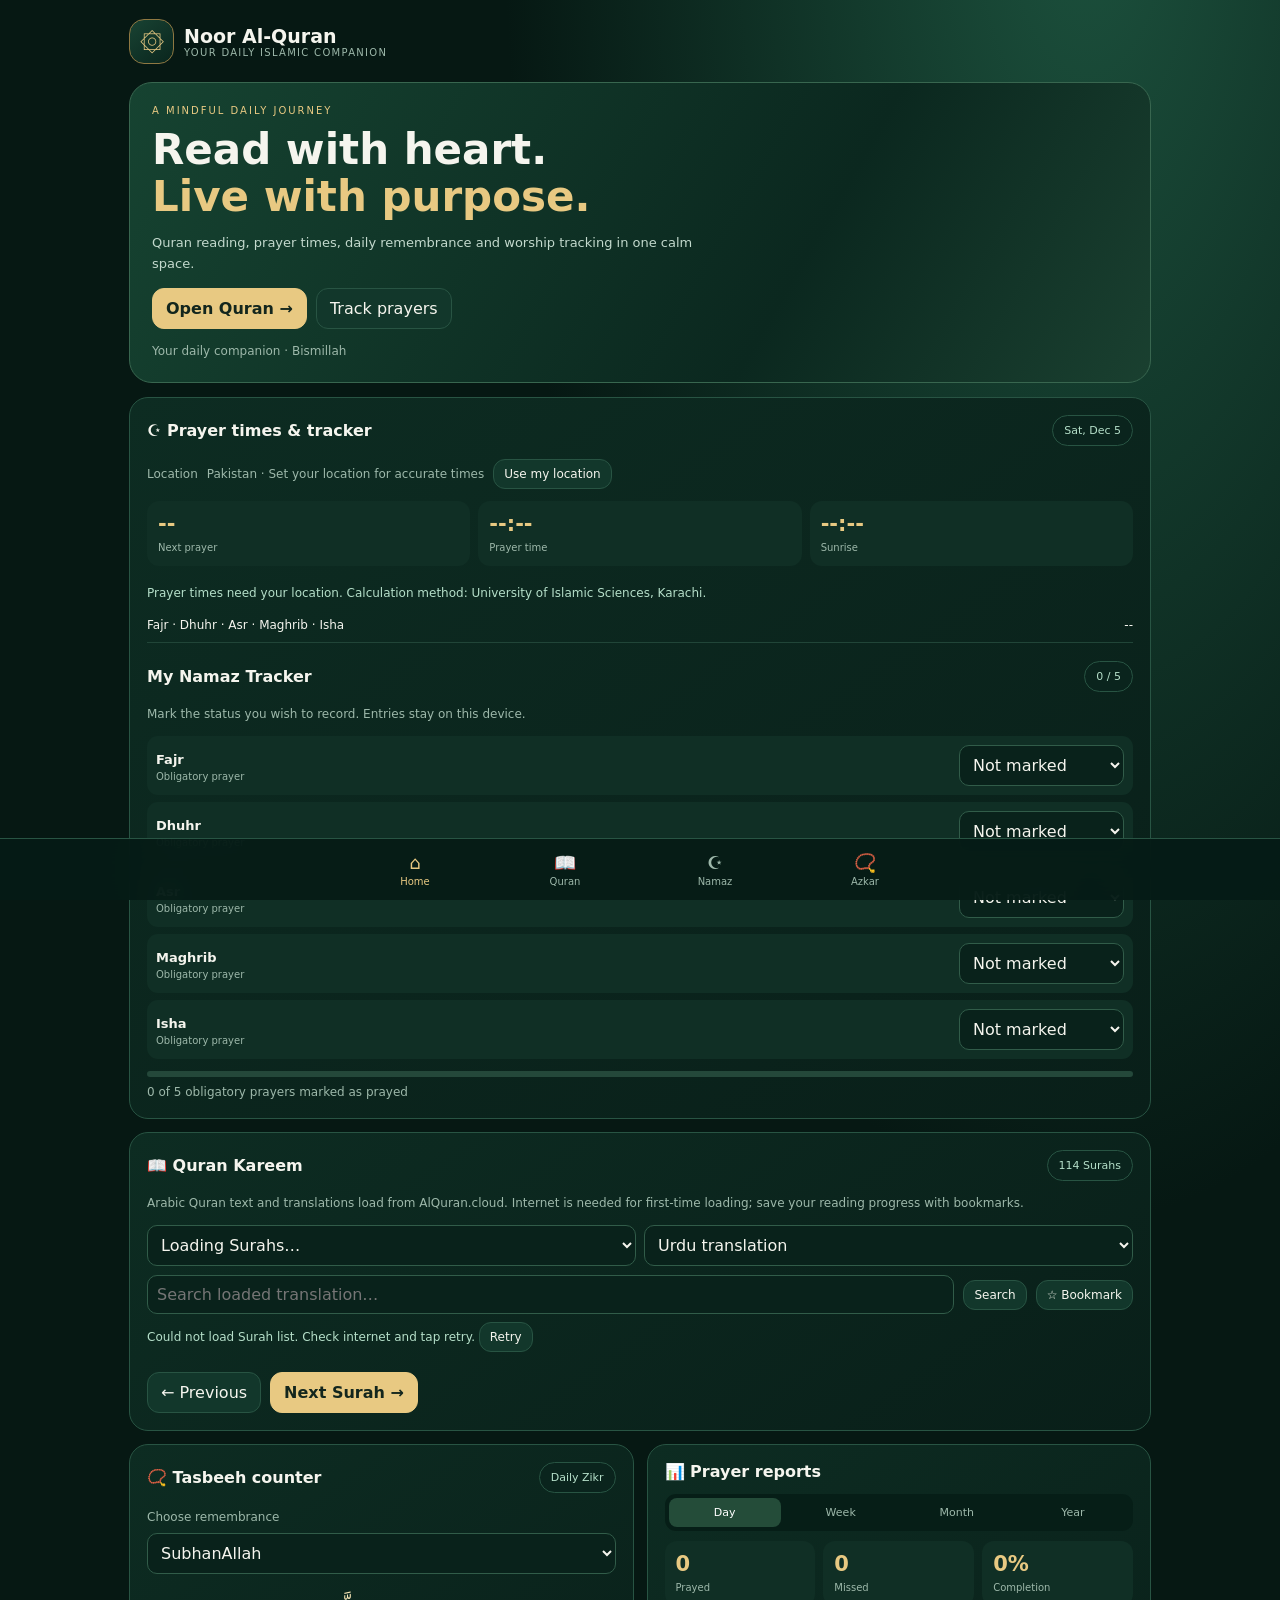
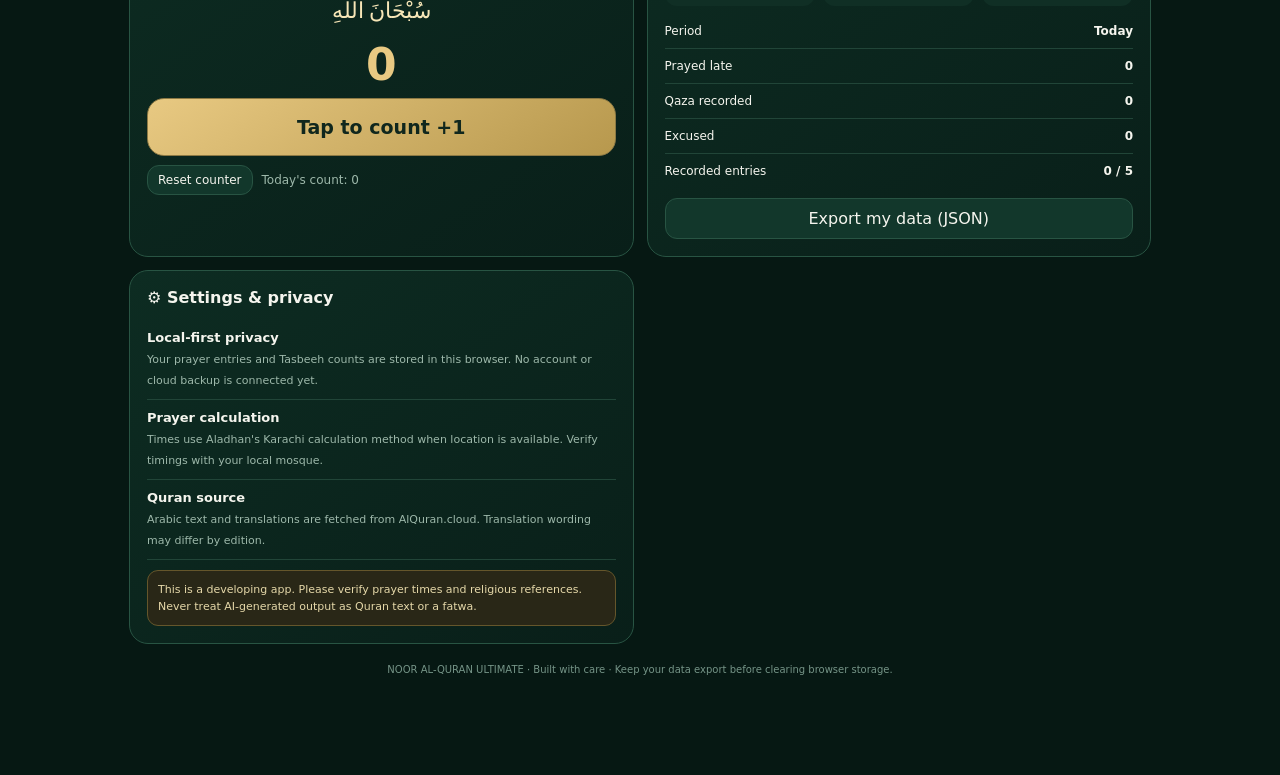
==== commit 0fa05f19: "Remove Qibla direction feature from app" ====
--- a/index.html
+++ b/index.html
@@ -2,28 +2,27 @@
 <html lang="en">
 <head>
 <meta charset="utf-8"><meta name="viewport" content="width=device-width,initial-scale=1,viewport-fit=cover">
-<meta name="theme-color" content="#092a22"><meta name="description" content="Noor Al-Quran: Quran reading, prayer times, Qibla, Azkar and worship tracking.">
+<meta name="theme-color" content="#092a22"><meta name="description" content="Noor Al-Quran: Quran reading, prayer times, Azkar and worship tracking.">
 <link rel="manifest" href="/manifest.webmanifest"><title>Noor Al-Quran Ultimate</title>
 <style>
 :root{color-scheme:dark;--bg:#061813;--panel:#0b261f;--panel2:#10372b;--line:#285443;--gold:#e8c982;--mint:#b5dfc9;--text:#f5f5ee;--muted:#9db8aa;--green:#4bd2a0;--red:#ef9d91}
-*{box-sizing:border-box}body{margin:0;background:radial-gradient(ellipse at 85% -5%,#1c513d 0,transparent 38%),var(--bg);color:var(--text);font-family:system-ui,-apple-system,"Segoe UI",sans-serif}button,input,select{font:inherit}button{cursor:pointer}.app{max-width:1050px;margin:auto;padding:16px 14px 100px}header{display:flex;justify-content:space-between;align-items:center;margin:3px 0 18px;gap:10px}.brand{display:flex;gap:10px;align-items:center}.logo{display:grid;place-items:center;width:45px;height:45px;border:1px solid #8f7842;border-radius:15px;color:var(--gold);font-size:25px;background:linear-gradient(140deg,#194333,#09251d)}h1{font-size:19px;margin:0}.sub{font-size:10px;color:var(--muted);letter-spacing:1.3px}.pill{border:1px solid var(--line);border-radius:99px;padding:8px 11px;color:var(--mint);background:#0a241d;font-size:11px}.hero{border:1px solid #38664f;border-radius:23px;padding:22px;background:linear-gradient(120deg,#164331,#0b281f 65%,#1a4030);position:relative;overflow:hidden}.eyebrow{color:var(--gold);font-size:10px;letter-spacing:2px;text-transform:uppercase}.hero h2{font-size:clamp(28px,5vw,42px);line-height:1.12;margin:10px 0}.hero p{color:#c3d9cd;font-size:13px;line-height:1.6;max-width:560px}.row{display:flex;gap:9px;align-items:center;flex-wrap:wrap}.btn{border:1px solid var(--line);border-radius:12px;padding:10px 13px;color:var(--text);background:#12372b}.btn.primary{background:var(--gold);color:#13261d;border-color:var(--gold);font-weight:750}.btn.small{padding:7px 10px;font-size:12px}.grid{display:grid;grid-template-columns:repeat(12,minmax(0,1fr));gap:13px;margin-top:14px}.card{grid-column:span 6;min-width:0;padding:17px;border:1px solid var(--line);border-radius:19px;background:linear-gradient(145deg,#0d2c22,#091f19)}.card.wide{grid-column:span 12}.card.third{grid-column:span 4}.head{display:flex;justify-content:space-between;align-items:center;gap:10px;margin-bottom:13px}.head h3{font-size:16px;margin:0}.muted{font-size:12px;color:var(--muted);line-height:1.55}.prayer-list{display:grid;gap:7px}.prayer{display:grid;grid-template-columns:1fr minmax(125px,165px);gap:8px;align-items:center;background:#102f25;padding:9px;border-radius:11px}.prayer strong{font-size:13px}.prayer small{display:block;font-size:10px;color:var(--muted);margin-top:3px}.prayer select,select,input{background:#09221b;color:var(--text);border:1px solid #315c49;border-radius:10px;padding:9px;min-width:0;max-width:100%}.progress{height:6px;background:#24483a;border-radius:10px;overflow:hidden;margin:12px 0 6px}.progress span{display:block;height:100%;background:linear-gradient(90deg,var(--green),var(--gold));width:0}.stats{display:grid;grid-template-columns:repeat(3,1fr);gap:8px}.stat{background:#102f25;border-radius:12px;padding:11px}.stat b{display:block;color:var(--gold);font-size:21px}.stat span{font-size:10px;color:var(--muted)}.tabs{display:flex;gap:4px;padding:4px;background:#061e17;border-radius:11px}.tabs button{flex:1;border:0;border-radius:8px;padding:8px 3px;background:transparent;color:var(--muted);font-size:11px}.tabs button.active{background:#244c39;color:white}.reportline{display:flex;justify-content:space-between;padding:10px 0;border-bottom:1px solid #214538;font-size:12px}.reportline:last-child{border:0}.quran-controls{display:grid;grid-template-columns:1fr 1fr;gap:8px}.ayah{padding:15px 0;border-bottom:1px solid #254638}.arabic{font-family:"Noto Naskh Arabic","Amiri",serif;font-size:27px;line-height:1.9;text-align:right;direction:rtl;color:#f7e6b7}.translation{font-size:13px;line-height:1.7;color:#d4e2d9;margin-top:8px}.ayahno{font-size:10px;color:var(--gold);border:1px solid #4c6246;border-radius:99px;padding:4px 7px;display:inline-block;margin-bottom:6px}.status{font-size:12px;color:var(--mint);padding:8px 0}.azkar-count{font-size:44px;color:var(--gold);font-weight:750;text-align:center;margin:8px}.circlebtn{display:block;width:100%;border:1px solid #8c7944;background:linear-gradient(145deg,#e8c982,#b7984d);color:#10271d;font-size:19px;font-weight:800;border-radius:17px;padding:17px}.compass{width:110px;height:110px;flex-shrink:0;border:1px solid #557c64;border-radius:50%;display:grid;place-items:center;position:relative;background:radial-gradient(circle,#164333,#09221b)}.needle{font-size:38px;color:var(--gold)}.north{position:absolute;top:6px;font-size:10px;color:var(--muted)}.feature{display:flex;gap:10px;padding:10px 0;border-bottom:1px solid #214538}.feature:last-child{border:0}.feature b{display:block;font-size:13px;margin-bottom:3px}.feature span{font-size:11px;color:var(--muted);line-height:1.5}.notice{padding:10px;border:1px solid #65562b;background:#292717;color:#e5d8a9;border-radius:11px;font-size:11px;line-height:1.55}.bottomnav{position:fixed;z-index:5;bottom:0;left:0;right:0;display:flex;justify-content:center;background:#061b16ed;backdrop-filter:blur(15px);border-top:1px solid var(--line);padding:8px 4px calc(8px + env(safe-area-inset-bottom))}.bottomnav button{flex:1;max-width:150px;border:0;background:transparent;color:var(--muted);font-size:10px;padding:5px 2px}.bottomnav button span{display:block;font-size:18px;margin-bottom:3px}.bottomnav button.active{color:var(--gold)}.hide{display:none!important}footer{text-align:center;font-size:10px;color:#759487;margin-top:20px}
+*{box-sizing:border-box}body{margin:0;background:radial-gradient(ellipse at 85% -5%,#1c513d 0,transparent 38%),var(--bg);color:var(--text);font-family:system-ui,-apple-system,"Segoe UI",sans-serif}button,input,select{font:inherit}button{cursor:pointer}.app{max-width:1050px;margin:auto;padding:16px 14px 100px}header{display:flex;justify-content:space-between;align-items:center;margin:3px 0 18px;gap:10px}.brand{display:flex;gap:10px;align-items:center}.logo{display:grid;place-items:center;width:45px;height:45px;border:1px solid #8f7842;border-radius:15px;color:var(--gold);font-size:25px;background:linear-gradient(140deg,#194333,#09251d)}h1{font-size:19px;margin:0}.sub{font-size:10px;color:var(--muted);letter-spacing:1.3px}.pill{border:1px solid var(--line);border-radius:99px;padding:8px 11px;color:var(--mint);background:#0a241d;font-size:11px}.hero{border:1px solid #38664f;border-radius:23px;padding:22px;background:linear-gradient(120deg,#164331,#0b281f 65%,#1a4030);position:relative;overflow:hidden}.eyebrow{color:var(--gold);font-size:10px;letter-spacing:2px;text-transform:uppercase}.hero h2{font-size:clamp(28px,5vw,42px);line-height:1.12;margin:10px 0}.hero p{color:#c3d9cd;font-size:13px;line-height:1.6;max-width:560px}.row{display:flex;gap:9px;align-items:center;flex-wrap:wrap}.btn{border:1px solid var(--line);border-radius:12px;padding:10px 13px;color:var(--text);background:#12372b}.btn.primary{background:var(--gold);color:#13261d;border-color:var(--gold);font-weight:750}.btn.small{padding:7px 10px;font-size:12px}.grid{display:grid;grid-template-columns:repeat(12,minmax(0,1fr));gap:13px;margin-top:14px}.card{grid-column:span 6;min-width:0;padding:17px;border:1px solid var(--line);border-radius:19px;background:linear-gradient(145deg,#0d2c22,#091f19)}.card.wide{grid-column:span 12}.card.third{grid-column:span 4}.head{display:flex;justify-content:space-between;align-items:center;gap:10px;margin-bottom:13px}.head h3{font-size:16px;margin:0}.muted{font-size:12px;color:var(--muted);line-height:1.55}.prayer-list{display:grid;gap:7px}.prayer{display:grid;grid-template-columns:1fr minmax(125px,165px);gap:8px;align-items:center;background:#102f25;padding:9px;border-radius:11px}.prayer strong{font-size:13px}.prayer small{display:block;font-size:10px;color:var(--muted);margin-top:3px}.prayer select,select,input{background:#09221b;color:var(--text);border:1px solid #315c49;border-radius:10px;padding:9px;min-width:0;max-width:100%}.progress{height:6px;background:#24483a;border-radius:10px;overflow:hidden;margin:12px 0 6px}.progress span{display:block;height:100%;background:linear-gradient(90deg,var(--green),var(--gold));width:0}.stats{display:grid;grid-template-columns:repeat(3,1fr);gap:8px}.stat{background:#102f25;border-radius:12px;padding:11px}.stat b{display:block;color:var(--gold);font-size:21px}.stat span{font-size:10px;color:var(--muted)}.tabs{display:flex;gap:4px;padding:4px;background:#061e17;border-radius:11px}.tabs button{flex:1;border:0;border-radius:8px;padding:8px 3px;background:transparent;color:var(--muted);font-size:11px}.tabs button.active{background:#244c39;color:white}.reportline{display:flex;justify-content:space-between;padding:10px 0;border-bottom:1px solid #214538;font-size:12px}.reportline:last-child{border:0}.quran-controls{display:grid;grid-template-columns:1fr 1fr;gap:8px}.ayah{padding:15px 0;border-bottom:1px solid #254638}.arabic{font-family:"Noto Naskh Arabic","Amiri",serif;font-size:27px;line-height:1.9;text-align:right;direction:rtl;color:#f7e6b7}.translation{font-size:13px;line-height:1.7;color:#d4e2d9;margin-top:8px}.ayahno{font-size:10px;color:var(--gold);border:1px solid #4c6246;border-radius:99px;padding:4px 7px;display:inline-block;margin-bottom:6px}.status{font-size:12px;color:var(--mint);padding:8px 0}.azkar-count{font-size:44px;color:var(--gold);font-weight:750;text-align:center;margin:8px}.circlebtn{display:block;width:100%;border:1px solid #8c7944;background:linear-gradient(145deg,#e8c982,#b7984d);color:#10271d;font-size:19px;font-weight:800;border-radius:17px;padding:17px}.feature{display:flex;gap:10px;padding:10px 0;border-bottom:1px solid #214538}.feature:last-child{border:0}.feature b{display:block;font-size:13px;margin-bottom:3px}.feature span{font-size:11px;color:var(--muted);line-height:1.5}.notice{padding:10px;border:1px solid #65562b;background:#292717;color:#e5d8a9;border-radius:11px;font-size:11px;line-height:1.55}.bottomnav{position:fixed;z-index:5;bottom:0;left:0;right:0;display:flex;justify-content:center;background:#061b16ed;backdrop-filter:blur(15px);border-top:1px solid var(--line);padding:8px 4px calc(8px + env(safe-area-inset-bottom))}.bottomnav button{flex:1;max-width:150px;border:0;background:transparent;color:var(--muted);font-size:10px;padding:5px 2px}.bottomnav button span{display:block;font-size:18px;margin-bottom:3px}.bottomnav button.active{color:var(--gold)}.hide{display:none!important}footer{text-align:center;font-size:10px;color:#759487;margin-top:20px}
 @media(max-width:650px){.app{padding:12px 11px 92px}.card,.card.third{grid-column:span 12}.hero{padding:19px}.hero h2{font-size:29px}.quran-controls{grid-template-columns:1fr}.prayer{grid-template-columns:1fr 142px}.arabic{font-size:25px}.stats{gap:5px}}
 </style></head>
 <body><div class="app">
 <header><div class="brand"><div class="logo">۞</div><div><h1>Noor Al-Quran</h1><div class="sub">YOUR DAILY ISLAMIC COMPANION</div></div></div><button id="installBtn" class="pill hide">＋ Install</button></header>
-<section class="hero"><div class="eyebrow">A mindful daily journey</div><h2>Read with heart.<br><span style="color:var(--gold)">Live with purpose.</span></h2><p>Quran reading, prayer times, Qibla direction, daily remembrance and worship tracking in one calm space.</p><div class="row"><button class="btn primary" data-go="quran">Open Quran →</button><button class="btn" data-go="prayers">Track prayers</button></div><div class="muted" style="margin-top:13px" id="hijriLabel">Your daily companion · Bismillah</div></section>
+<section class="hero"><div class="eyebrow">A mindful daily journey</div><h2>Read with heart.<br><span style="color:var(--gold)">Live with purpose.</span></h2><p>Quran reading, prayer times, daily remembrance and worship tracking in one calm space.</p><div class="row"><button class="btn primary" data-go="quran">Open Quran →</button><button class="btn" data-go="prayers">Track prayers</button></div><div class="muted" style="margin-top:13px" id="hijriLabel">Your daily companion · Bismillah</div></section>
 <div class="grid">
 <section class="card wide" id="prayers"><div class="head"><h3>☪ Prayer times & tracker</h3><span class="pill" id="dateLabel"></span></div><div class="row" style="margin-bottom:12px"><span class="muted">Location</span><span id="locationLabel" class="muted">Pakistan · Set your location for accurate times</span><button id="setLocation" class="btn small">Use my location</button></div><div class="stats" style="margin-bottom:12px"><div class="stat"><b id="nextPrayer">--</b><span>Next prayer</span></div><div class="stat"><b id="nextTime">--:--</b><span>Prayer time</span></div><div class="stat"><b id="sunrise">--:--</b><span>Sunrise</span></div></div><div id="timesStatus" class="status">Prayer times need your location. Calculation method: University of Islamic Sciences, Karachi.</div><div id="timesList" class="reportline"><span>Fajr · Dhuhr · Asr · Maghrib · Isha</span><span>--</span></div><div class="head" style="margin-top:18px"><h3>My Namaz Tracker</h3><span class="pill" id="todayCount">0 / 5</span></div><p class="muted">Mark the status you wish to record. Entries stay on this device.</p><div id="prayerList" class="prayer-list"></div><div class="progress"><span id="todayProgress"></span></div><div id="progressText" class="muted">0 of 5 obligatory prayers marked as prayed</div></section>
 <section class="card wide" id="quran"><div class="head"><h3>📖 Quran Kareem</h3><span class="pill">114 Surahs</span></div><p class="muted">Arabic Quran text and translations load from AlQuran.cloud. Internet is needed for first-time loading; save your reading progress with bookmarks.</p><div class="quran-controls"><select id="surahSelect" aria-label="Choose Surah"><option value="">Loading Surahs…</option></select><select id="translationSelect" aria-label="Translation"><option value="ur.jalandhry">Urdu translation</option><option value="en.sahih">English translation</option></select></div><div class="row" style="margin-top:9px"><input id="ayahSearch" placeholder="Search loaded translation…" style="flex:1;min-width:150px"><button id="searchAyah" class="btn small">Search</button><button id="bookmarkBtn" class="btn small">☆ Bookmark</button></div><div class="status" id="quranStatus" role="status">Loading Surah list…</div><div id="quranHeader"></div><div id="ayahList"></div><div class="row" style="margin-top:12px"><button class="btn" id="prevSurah">← Previous</button><button class="btn primary" id="nextSurah">Next Surah →</button></div></section>
-<section class="card" id="qibla"><div class="head"><h3>🧭 Qibla direction</h3><span class="pill">Compass</span></div><div class="row" style="gap:15px;flex-wrap:nowrap"><div class="compass"><span class="north">N</span><span id="needle" class="needle">➤</span></div><div><div id="qiblaDegrees" style="font-size:25px;color:var(--gold);font-weight:800">--°</div><div class="muted" id="qiblaText">Use your location to calculate direction to the Kaaba.</div></div></div><button class="btn" id="qiblaBtn" style="margin-top:12px">Calculate Qibla</button><p class="muted" style="margin-top:10px">Bearing is clockwise from true north. Compass rotation depends on your phone's supported sensors and calibration.</p></section>
 <section class="card" id="azkar"><div class="head"><h3>📿 Tasbeeh counter</h3><span class="pill">Daily Zikr</span></div><label class="muted" for="zikrSelect">Choose remembrance</label><select id="zikrSelect" style="width:100%;margin:6px 0 8px"><option value="سُبْحَانَ اللَّهِ">SubhanAllah</option><option value="الْحَمْدُ لِلَّهِ">Alhamdulillah</option><option value="اللَّهُ أَكْبَرُ">Allahu Akbar</option><option value="أَسْتَغْفِرُ اللَّهَ">Astaghfirullah</option><option value="لَا حَوْلَ وَلَا قُوَّةَ إِلَّا بِاللَّهِ">La hawla wa la quwwata illa billah</option></select><div id="zikrArabic" class="arabic" style="text-align:center;font-size:22px;margin-top:8px">سُبْحَانَ اللَّهِ</div><div id="zikrCount" class="azkar-count">0</div><button id="countBtn" class="circlebtn">Tap to count +1</button><div class="row" style="margin-top:9px"><button id="resetZikr" class="btn small">Reset counter</button><span id="zikrTotal" class="muted">Today's count: 0</span></div></section>
 <section class="card" id="reports"><div class="head"><h3>📊 Prayer reports</h3></div><div class="tabs"><button class="active" data-period="day">Day</button><button data-period="week">Week</button><button data-period="month">Month</button><button data-period="year">Year</button></div><div class="stats" style="margin-top:10px"><div class="stat"><b id="doneCount">0</b><span>Prayed</span></div><div class="stat"><b id="missedCount">0</b><span>Missed</span></div><div class="stat"><b id="rateCount">0%</b><span>Completion</span></div></div><div id="reportDetails" style="margin-top:8px"></div><button id="exportBtn" class="btn" style="width:100%;margin-top:10px">Export my data (JSON)</button></section>
 <section class="card" id="settings"><div class="head"><h3>⚙ Settings & privacy</h3></div><div class="feature"><div><b>Local-first privacy</b><span>Your prayer entries and Tasbeeh counts are stored in this browser. No account or cloud backup is connected yet.</span></div></div><div class="feature"><div><b>Prayer calculation</b><span>Times use Aladhan's Karachi calculation method when location is available. Verify timings with your local mosque.</span></div></div><div class="feature"><div><b>Quran source</b><span>Arabic text and translations are fetched from AlQuran.cloud. Translation wording may differ by edition.</span></div></div><div class="notice" style="margin-top:10px">This is a developing app. Please verify prayer times and religious references. Never treat AI-generated output as Quran text or a fatwa.</div></section>
 </div><footer>NOOR AL-QURAN ULTIMATE · Built with care · Keep your data export before clearing browser storage.</footer></div>
-<nav class="bottomnav" aria-label="Main navigation"><button class="active" data-go="top"><span>⌂</span>Home</button><button data-go="quran"><span>📖</span>Quran</button><button data-go="prayers"><span>☪</span>Namaz</button><button data-go="azkar"><span>📿</span>Azkar</button><button data-go="qibla"><span>🧭</span>Qibla</button></nav>
+<nav class="bottomnav" aria-label="Main navigation"><button class="active" data-go="top"><span>⌂</span>Home</button><button data-go="quran"><span>📖</span>Quran</button><button data-go="prayers"><span>☪</span>Namaz</button><button data-go="azkar"><span>📿</span>Azkar</button></nav>
 <script>
 const PRAYERS=['Fajr','Dhuhr','Asr','Maghrib','Isha'], STATUSES=[['','Not marked'],['on-time','Prayed on time'],['late','Prayed late'],['missed','Missed'],['qaza','Qaza'],['excused','Excused']], KEY='noor-prayer-records-v2';
-let records=read(KEY,{}),period='day',qiblaBearing=null,deviceHeading=0,surahs=[],currentSurah=1,currentAyahs=[],quranCache=read('noor-quran-cache-v1',{}),userLocation=null,zikrCounts=read('noor-zikr-v1',{});
+let records=read(KEY,{}),period='day',surahs=[],currentSurah=1,currentAyahs=[],quranCache=read('noor-quran-cache-v1',{}),userLocation=null,zikrCounts=read('noor-zikr-v1',{});
 function read(k,fallback){try{return JSON.parse(localStorage.getItem(k)||'null')??fallback}catch{return fallback}}
 function write(k,v){try{localStorage.setItem(k,JSON.stringify(v))}catch{}}
 function dateKey(d=new Date()){return d.getFullYear()+'-'+String(d.getMonth()+1).padStart(2,'0')+'-'+String(d.getDate()).padStart(2,'0')}
@@ -38,13 +37,11 @@
 async function loadSurah(num){currentSurah=Number(num);const s=document.getElementById('quranStatus');s.textContent='Loading verified Arabic text and translation…';document.getElementById('ayahList').innerHTML='';try{const edition=document.getElementById('translationSelect').value;const response=await fetch('https://api.alquran.cloud/v1/surah/'+currentSurah+'/editions/quran-uthmani,'+edition);if(!response.ok)throw Error('Network error');const json=await response.json();if(json.code!==200||!json.data||json.data.length<2)throw Error('Unexpected Quran source response');const arabic=json.data.find(x=>x.edition.identifier==='quran-uthmani')||json.data[0],translation=json.data.find(x=>x.edition.identifier===edition)||json.data[1];currentAyahs=arabic.ayahs.map((a,i)=>({number:a.numberInSurah,arabic:a.text,translation:translation.ayahs[i]?.text||'',global:a.number}));const pack={name:arabic.name,englishName:arabic.englishName,number:arabic.number,ayahs:currentAyahs,edition};quranCache[currentSurah+'-'+edition]=pack;write('noor-quran-cache-v1',quranCache);renderAyahs(pack);s.textContent='Source: AlQuran.cloud · '+currentAyahs.length+' verses loaded.'}catch(e){const pack=quranCache[currentSurah+'-'+document.getElementById('translationSelect').value]||quranCache[currentSurah];if(pack){renderAyahs(pack);s.textContent='Offline/cached copy shown. Reconnect to refresh.'}else{s.textContent='Quran content could not load. Check internet and retry.';const b=document.createElement('button');b.className='btn small';b.textContent='Retry';b.onclick=()=>loadSurah(currentSurah);s.append(' ',b)}}}
 function renderAyahs(pack){if(!pack)return;document.getElementById('quranHeader').innerHTML='<div style="text-align:center;padding:15px 0 4px"><h3 style="margin:0;color:var(--gold)">'+esc(pack.englishName||'Surah')+'</h3><div class="arabic">'+esc(pack.name||'')+'</div><div class="muted">Surah '+pack.number+' · '+pack.ayahs.length+' verses</div></div>';const root=document.getElementById('ayahList');root.innerHTML='';pack.ayahs.forEach(a=>{const div=document.createElement('article');div.className='ayah';div.dataset.text=(a.arabic+' '+a.translation).toLowerCase();div.dataset.ayah=a.number;div.innerHTML='<span class="ayahno">Verse '+a.number+'</span><div class="arabic">'+esc(a.arabic)+'</div><div class="translation">'+esc(a.translation)+'</div><div class="row" style="margin-top:7px"><button class="btn small" data-book="'+a.number+'">☆ Bookmark verse</button></div>';root.append(div)});root.querySelectorAll('[data-book]').forEach(b=>b.addEventListener('click',()=>{let list=read('noor-bookmarks-v1',[]),item={surah:currentSurah,ayah:Number(b.dataset.book),name:surahs.find(s=>s.number===currentSurah)?.englishName||'Surah'};const exists=list.some(x=>x.surah===item.surah&&x.ayah===item.ayah);list=exists?list.filter(x=>!(x.surah===item.surah&&x.ayah===item.ayah)):[...list,item];write('noor-bookmarks-v1',list);b.textContent=exists?'☆ Bookmark verse':'★ Bookmarked';document.getElementById('quranStatus').textContent=exists?'Bookmark removed.':'Verse bookmarked on this device.'}))}
 document.getElementById('surahSelect').addEventListener('change',e=>loadSurah(e.target.value));document.getElementById('translationSelect').addEventListener('change',()=>loadSurah(currentSurah));document.getElementById('prevSurah').onclick=()=>{currentSurah=Math.max(1,currentSurah-1);document.getElementById('surahSelect').value=currentSurah;loadSurah(currentSurah)};document.getElementById('nextSurah').onclick=()=>{currentSurah=Math.min(114,currentSurah+1);document.getElementById('surahSelect').value=currentSurah;loadSurah(currentSurah)};document.getElementById('searchAyah').onclick=()=>{const q=document.getElementById('ayahSearch').value.trim().toLowerCase();if(!q){document.querySelectorAll('.ayah').forEach(x=>x.classList.remove('hide'));return}let hits=0;document.querySelectorAll('.ayah').forEach(x=>{const yes=x.dataset.text.includes(q);x.classList.toggle('hide',!yes);if(yes)hits++});document.getElementById('quranStatus').textContent=hits+' matching verses in the currently loaded Surah.'};document.getElementById('ayahSearch').addEventListener('keydown',e=>{if(e.key==='Enter')document.getElementById('searchAyah').click()});document.getElementById('bookmarkBtn').onclick=()=>{const list=read('noor-bookmarks-v1',[]);document.getElementById('quranStatus').textContent=list.length?'Saved bookmarks: '+list.map(x=>x.name+' '+x.ayah).join(', '):'No saved bookmarks yet. Tap Bookmark verse under an Ayah.'};
-function bearingToKaaba(lat,lon){const p=lat*Math.PI/180,k=21.4225*Math.PI/180,dl=(39.8262-lon)*Math.PI/180;return(Math.atan2(Math.sin(dl),Math.cos(p)*Math.tan(k)-Math.sin(p)*Math.cos(dl))*180/Math.PI+360)%360}
-function showQibla(b){qiblaBearing=b;document.getElementById('qiblaDegrees').textContent=Math.round(b)+'°';document.getElementById('qiblaText').textContent='Clockwise from true north';document.getElementById('needle').style.transform='rotate('+b+'deg)'}
-function getLocation(){const st=document.getElementById('timesStatus');if(!navigator.geolocation){st.textContent='This browser does not support location. Use a browser that supports GPS.';return}st.textContent='Requesting GPS location permission…';navigator.geolocation.getCurrentPosition(async pos=>{userLocation={lat:pos.coords.latitude,lon:pos.coords.longitude};write('noor-location-v1',userLocation);document.getElementById('locationLabel').textContent=userLocation.lat.toFixed(2)+', '+userLocation.lon.toFixed(2);showQibla(bearingToKaaba(userLocation.lat,userLocation.lon));await loadPrayerTimes()},err=>{st.textContent=err.code===1?'Location permission denied. Allow location in browser settings.':'Location unavailable. Try again outdoors.'},{enableHighAccuracy:true,timeout:15000,maximumAge:300000})}
+function getLocation(){const st=document.getElementById('timesStatus');if(!navigator.geolocation){st.textContent='This browser does not support location. Use a browser that supports GPS.';return}st.textContent='Requesting GPS location permission…';navigator.geolocation.getCurrentPosition(async pos=>{userLocation={lat:pos.coords.latitude,lon:pos.coords.longitude};write('noor-location-v1',userLocation);document.getElementById('locationLabel').textContent=userLocation.lat.toFixed(2)+', '+userLocation.lon.toFixed(2);await loadPrayerTimes()},err=>{st.textContent=err.code===1?'Location permission denied. Allow location in browser settings.':'Location unavailable. Try again outdoors.'},{enableHighAccuracy:true,timeout:15000,maximumAge:300000})}
 async function loadPrayerTimes(){if(!userLocation){document.getElementById('timesStatus').textContent='Tap “Use my location” to calculate local prayer times.';return}const st=document.getElementById('timesStatus');st.textContent='Fetching prayer times using Karachi calculation method…';try{const url='https://api.aladhan.com/v1/timings/'+Math.floor(Date.now()/1000)+'?latitude='+userLocation.lat+'&longitude='+userLocation.lon+'&method=1';const res=await fetch(url);if(!res.ok)throw Error();const j=await res.json();if(j.code!==200)throw Error();const t=j.data.timings;const names=['Fajr','Dhuhr','Asr','Maghrib','Isha'];document.getElementById('timesList').innerHTML=names.map(n=>'<span>'+n+'</span><b>'+esc(t[n])+'</b>').map((x,i)=>i===0?'<div class="reportline">'+x+'</div>':'<div class="reportline">'+x+'</div>').join('');document.getElementById('sunrise').textContent=t.Sunrise||'--:--';const now=new Date(),min=now.getHours()*60+now.getMinutes();let upcoming=names.map(n=>({name:n,time:t[n].split(' ')[0]})).map(x=>({...x,mins:Number(x.time.slice(0,2))*60+Number(x.time.slice(3,5))})).find(x=>x.mins>min);if(!upcoming)upcoming={name:'Fajr',time:t.Fajr,mins:0};document.getElementById('nextPrayer').textContent=upcoming.name;document.getElementById('nextTime').textContent=upcoming.time;document.getElementById('hijriLabel').textContent='Hijri date: '+j.data.date.hijri.day+' '+j.data.date.hijri.month.en+' '+j.data.date.hijri.year;st.textContent='Updated from Aladhan · Karachi method · Verify with your local mosque.'}catch(e){st.textContent='Prayer times unavailable right now. Check internet; saved tracker still works.'}}
-document.getElementById('setLocation').onclick=getLocation;document.getElementById('qiblaBtn').onclick=()=>{if(userLocation)showQibla(bearingToKaaba(userLocation.lat,userLocation.lon));else getLocation()};
+document.getElementById('setLocation').onclick=getLocation;
 const zikrKey=()=>dateKey()+'|'+document.getElementById('zikrSelect').value;function renderZikr(){const count=Number(zikrCounts[zikrKey()]||0);document.getElementById('zikrArabic').textContent=document.getElementById('zikrSelect').value;document.getElementById('zikrCount').textContent=count;document.getElementById('zikrTotal').textContent="Today's count: "+count}document.getElementById('zikrSelect').onchange=renderZikr;document.getElementById('countBtn').onclick=()=>{zikrCounts[zikrKey()]=Number(zikrCounts[zikrKey()]||0)+1;write('noor-zikr-v1',zikrCounts);renderZikr()};document.getElementById('resetZikr').onclick=()=>{if(confirm('Reset this Zikr counter for today?')){zikrCounts[zikrKey()]=0;write('noor-zikr-v1',zikrCounts);renderZikr()}};
 document.getElementById('exportBtn').onclick=()=>{const data={exportedAt:new Date().toISOString(),prayerRecords:records,zikrCounts,bookmarks:read('noor-bookmarks-v1',[])};const url=URL.createObjectURL(new Blob([JSON.stringify(data,null,2)],{type:'application/json'}));const a=document.createElement('a');a.href=url;a.download='noor-al-quran-backup.json';a.click();setTimeout(()=>URL.revokeObjectURL(url),1000)};
 let deferredInstall=null;window.addEventListener('beforeinstallprompt',e=>{e.preventDefault();deferredInstall=e;const b=document.getElementById('installBtn');b.classList.remove('hide');b.onclick=async()=>{deferredInstall.prompt();await deferredInstall.userChoice;deferredInstall=null;b.classList.add('hide')}});if('serviceWorker'in navigator&&location.protocol.startsWith('http'))window.addEventListener('load',()=>navigator.serviceWorker.register('/sw.js').catch(()=>{}));
-userLocation=read('noor-location-v1',null);if(userLocation){document.getElementById('locationLabel').textContent=userLocation.lat.toFixed(2)+', '+userLocation.lon.toFixed(2);showQibla(bearingToKaaba(userLocation.lat,userLocation.lon));loadPrayerTimes()}renderTracker();renderReport();renderZikr();loadSurahList();
+userLocation=read('noor-location-v1',null);if(userLocation){document.getElementById('locationLabel').textContent=userLocation.lat.toFixed(2)+', '+userLocation.lon.toFixed(2);loadPrayerTimes()}renderTracker();renderReport();renderZikr();loadSurahList();
 </script></body></html>
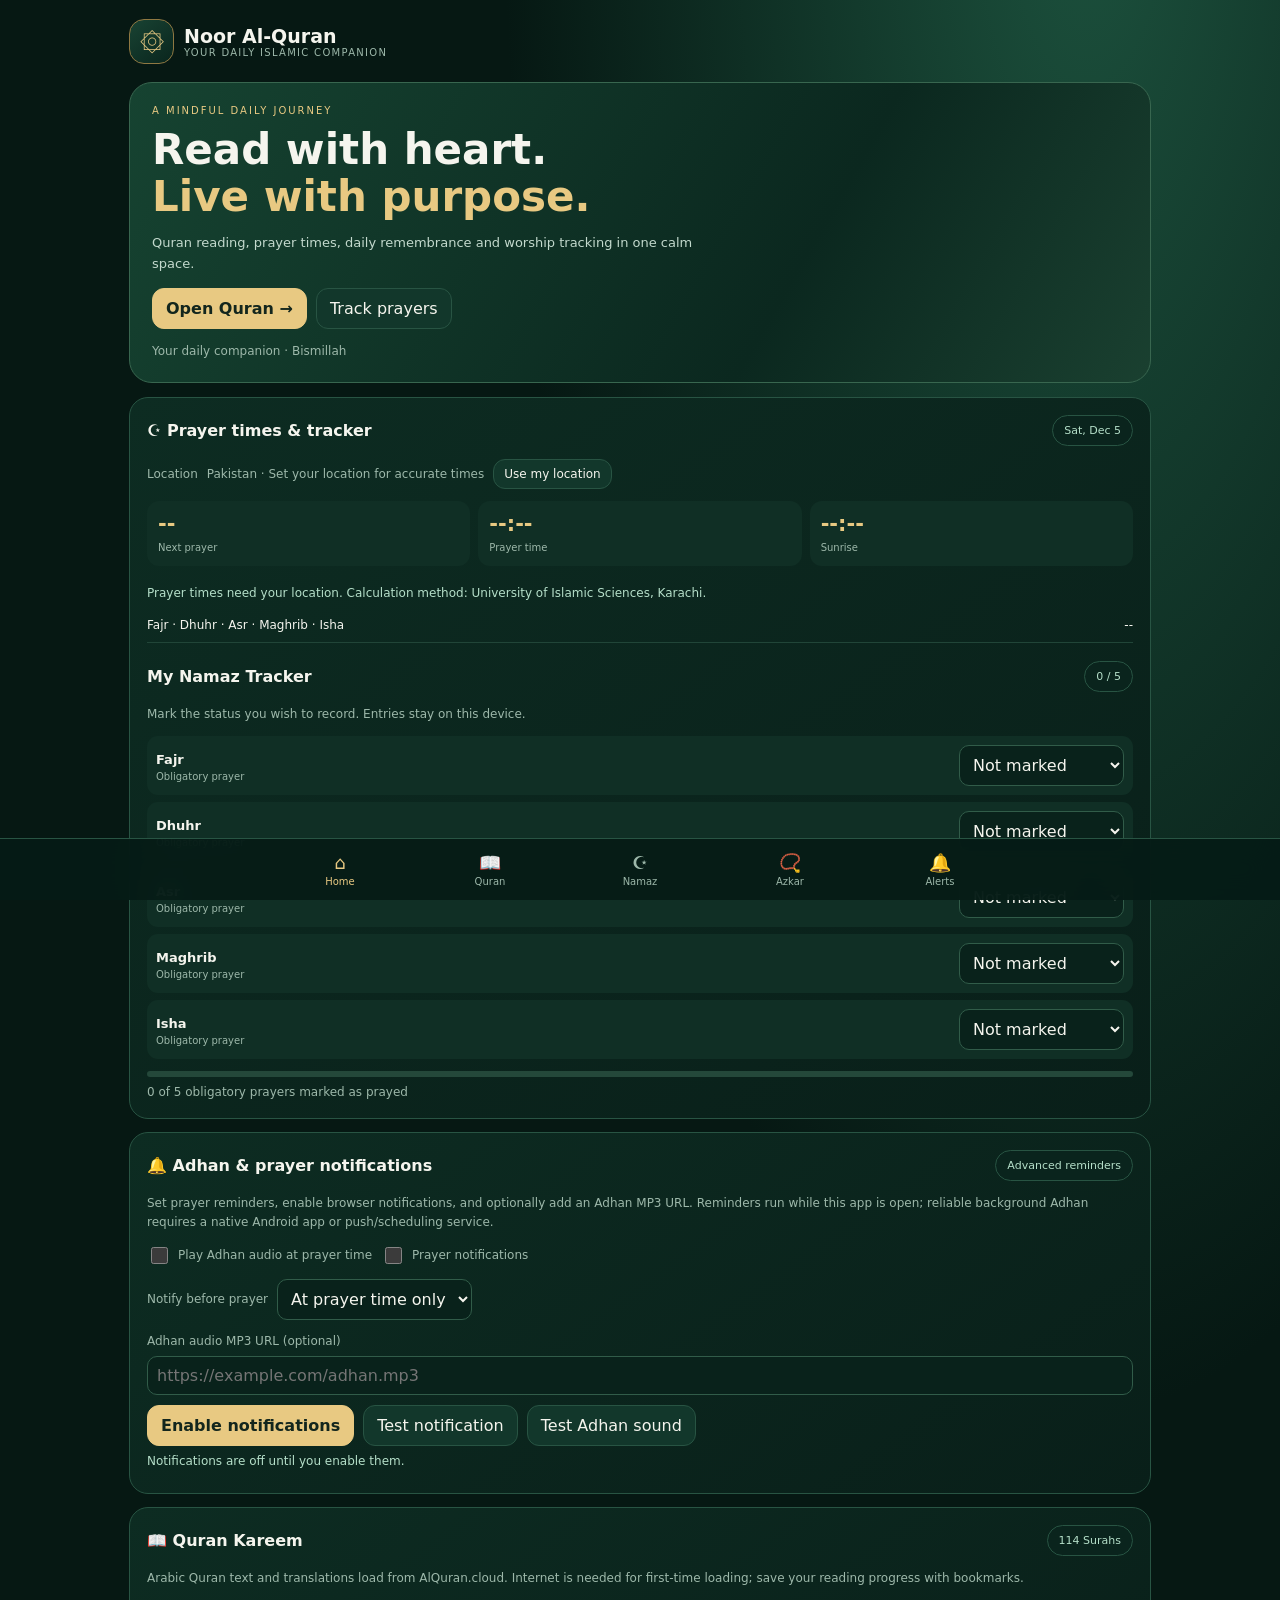
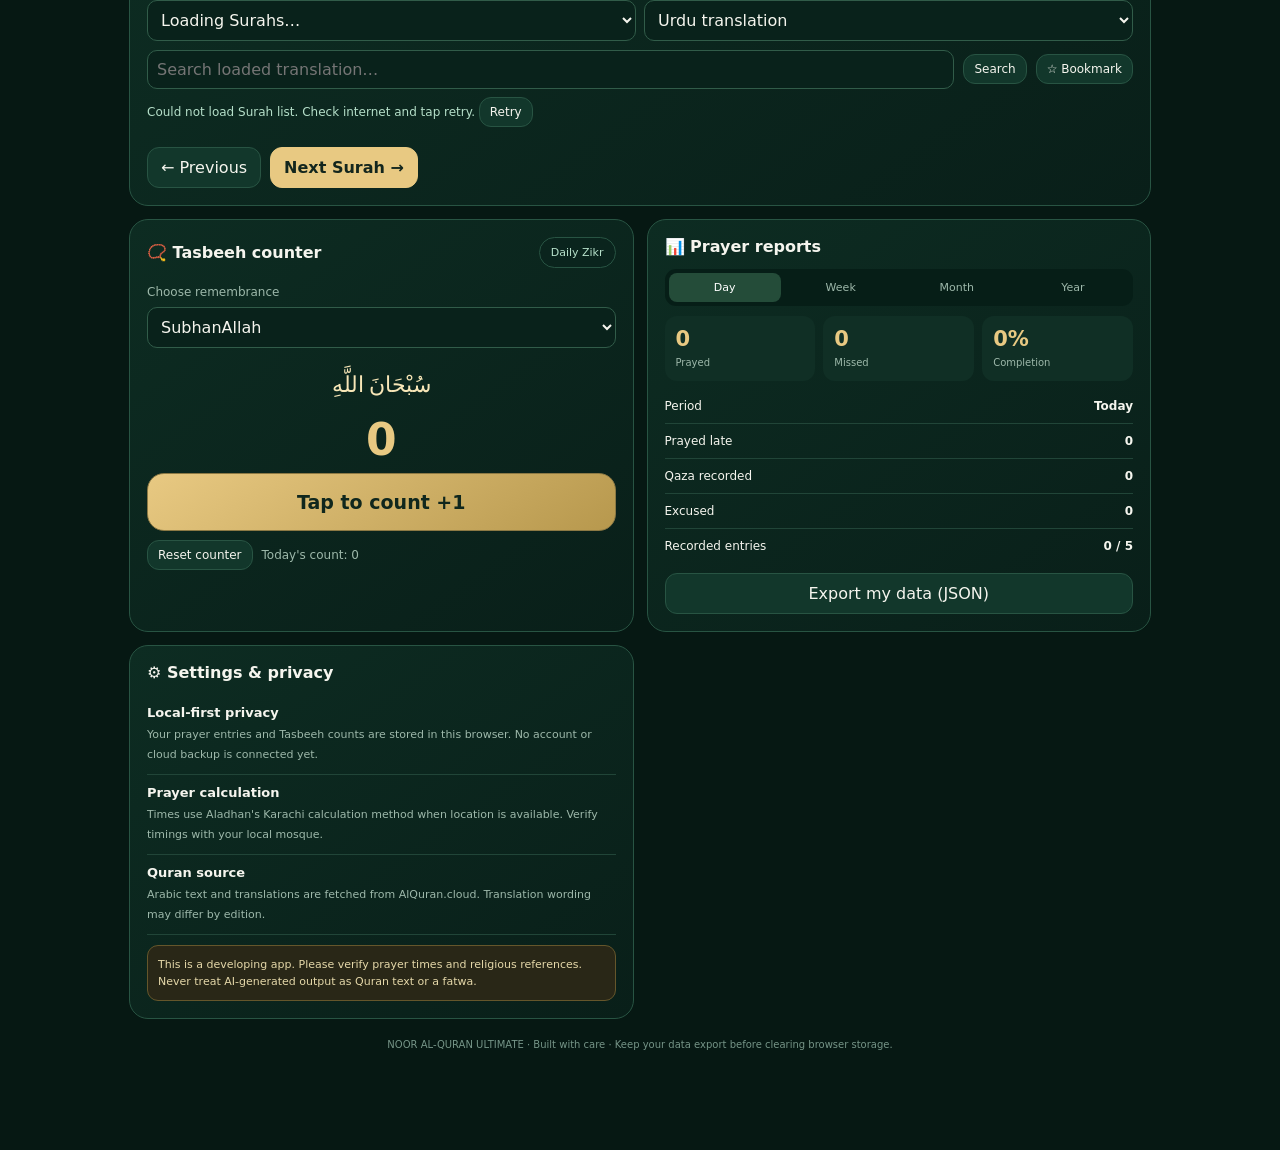
==== commit 5534dc71: "Add Adhan and prayer notification settings" ====
--- a/index.html
+++ b/index.html
@@ -6,7 +6,7 @@
 <link rel="manifest" href="/manifest.webmanifest"><title>Noor Al-Quran Ultimate</title>
 <style>
 :root{color-scheme:dark;--bg:#061813;--panel:#0b261f;--panel2:#10372b;--line:#285443;--gold:#e8c982;--mint:#b5dfc9;--text:#f5f5ee;--muted:#9db8aa;--green:#4bd2a0;--red:#ef9d91}
-*{box-sizing:border-box}body{margin:0;background:radial-gradient(ellipse at 85% -5%,#1c513d 0,transparent 38%),var(--bg);color:var(--text);font-family:system-ui,-apple-system,"Segoe UI",sans-serif}button,input,select{font:inherit}button{cursor:pointer}.app{max-width:1050px;margin:auto;padding:16px 14px 100px}header{display:flex;justify-content:space-between;align-items:center;margin:3px 0 18px;gap:10px}.brand{display:flex;gap:10px;align-items:center}.logo{display:grid;place-items:center;width:45px;height:45px;border:1px solid #8f7842;border-radius:15px;color:var(--gold);font-size:25px;background:linear-gradient(140deg,#194333,#09251d)}h1{font-size:19px;margin:0}.sub{font-size:10px;color:var(--muted);letter-spacing:1.3px}.pill{border:1px solid var(--line);border-radius:99px;padding:8px 11px;color:var(--mint);background:#0a241d;font-size:11px}.hero{border:1px solid #38664f;border-radius:23px;padding:22px;background:linear-gradient(120deg,#164331,#0b281f 65%,#1a4030);position:relative;overflow:hidden}.eyebrow{color:var(--gold);font-size:10px;letter-spacing:2px;text-transform:uppercase}.hero h2{font-size:clamp(28px,5vw,42px);line-height:1.12;margin:10px 0}.hero p{color:#c3d9cd;font-size:13px;line-height:1.6;max-width:560px}.row{display:flex;gap:9px;align-items:center;flex-wrap:wrap}.btn{border:1px solid var(--line);border-radius:12px;padding:10px 13px;color:var(--text);background:#12372b}.btn.primary{background:var(--gold);color:#13261d;border-color:var(--gold);font-weight:750}.btn.small{padding:7px 10px;font-size:12px}.grid{display:grid;grid-template-columns:repeat(12,minmax(0,1fr));gap:13px;margin-top:14px}.card{grid-column:span 6;min-width:0;padding:17px;border:1px solid var(--line);border-radius:19px;background:linear-gradient(145deg,#0d2c22,#091f19)}.card.wide{grid-column:span 12}.card.third{grid-column:span 4}.head{display:flex;justify-content:space-between;align-items:center;gap:10px;margin-bottom:13px}.head h3{font-size:16px;margin:0}.muted{font-size:12px;color:var(--muted);line-height:1.55}.prayer-list{display:grid;gap:7px}.prayer{display:grid;grid-template-columns:1fr minmax(125px,165px);gap:8px;align-items:center;background:#102f25;padding:9px;border-radius:11px}.prayer strong{font-size:13px}.prayer small{display:block;font-size:10px;color:var(--muted);margin-top:3px}.prayer select,select,input{background:#09221b;color:var(--text);border:1px solid #315c49;border-radius:10px;padding:9px;min-width:0;max-width:100%}.progress{height:6px;background:#24483a;border-radius:10px;overflow:hidden;margin:12px 0 6px}.progress span{display:block;height:100%;background:linear-gradient(90deg,var(--green),var(--gold));width:0}.stats{display:grid;grid-template-columns:repeat(3,1fr);gap:8px}.stat{background:#102f25;border-radius:12px;padding:11px}.stat b{display:block;color:var(--gold);font-size:21px}.stat span{font-size:10px;color:var(--muted)}.tabs{display:flex;gap:4px;padding:4px;background:#061e17;border-radius:11px}.tabs button{flex:1;border:0;border-radius:8px;padding:8px 3px;background:transparent;color:var(--muted);font-size:11px}.tabs button.active{background:#244c39;color:white}.reportline{display:flex;justify-content:space-between;padding:10px 0;border-bottom:1px solid #214538;font-size:12px}.reportline:last-child{border:0}.quran-controls{display:grid;grid-template-columns:1fr 1fr;gap:8px}.ayah{padding:15px 0;border-bottom:1px solid #254638}.arabic{font-family:"Noto Naskh Arabic","Amiri",serif;font-size:27px;line-height:1.9;text-align:right;direction:rtl;color:#f7e6b7}.translation{font-size:13px;line-height:1.7;color:#d4e2d9;margin-top:8px}.ayahno{font-size:10px;color:var(--gold);border:1px solid #4c6246;border-radius:99px;padding:4px 7px;display:inline-block;margin-bottom:6px}.status{font-size:12px;color:var(--mint);padding:8px 0}.azkar-count{font-size:44px;color:var(--gold);font-weight:750;text-align:center;margin:8px}.circlebtn{display:block;width:100%;border:1px solid #8c7944;background:linear-gradient(145deg,#e8c982,#b7984d);color:#10271d;font-size:19px;font-weight:800;border-radius:17px;padding:17px}.feature{display:flex;gap:10px;padding:10px 0;border-bottom:1px solid #214538}.feature:last-child{border:0}.feature b{display:block;font-size:13px;margin-bottom:3px}.feature span{font-size:11px;color:var(--muted);line-height:1.5}.notice{padding:10px;border:1px solid #65562b;background:#292717;color:#e5d8a9;border-radius:11px;font-size:11px;line-height:1.55}.bottomnav{position:fixed;z-index:5;bottom:0;left:0;right:0;display:flex;justify-content:center;background:#061b16ed;backdrop-filter:blur(15px);border-top:1px solid var(--line);padding:8px 4px calc(8px + env(safe-area-inset-bottom))}.bottomnav button{flex:1;max-width:150px;border:0;background:transparent;color:var(--muted);font-size:10px;padding:5px 2px}.bottomnav button span{display:block;font-size:18px;margin-bottom:3px}.bottomnav button.active{color:var(--gold)}.hide{display:none!important}footer{text-align:center;font-size:10px;color:#759487;margin-top:20px}
+*{box-sizing:border-box}body{margin:0;background:radial-gradient(ellipse at 85% -5%,#1c513d 0,transparent 38%),var(--bg);color:var(--text);font-family:system-ui,-apple-system,"Segoe UI",sans-serif}button,input,select{font:inherit}button{cursor:pointer}.app{max-width:1050px;margin:auto;padding:16px 14px 100px}header{display:flex;justify-content:space-between;align-items:center;margin:3px 0 18px;gap:10px}.brand{display:flex;gap:10px;align-items:center}.logo{display:grid;place-items:center;width:45px;height:45px;border:1px solid #8f7842;border-radius:15px;color:var(--gold);font-size:25px;background:linear-gradient(140deg,#194333,#09251d)}h1{font-size:19px;margin:0}.sub{font-size:10px;color:var(--muted);letter-spacing:1.3px}.pill{border:1px solid var(--line);border-radius:99px;padding:8px 11px;color:var(--mint);background:#0a241d;font-size:11px}.hero{border:1px solid #38664f;border-radius:23px;padding:22px;background:linear-gradient(120deg,#164331,#0b281f 65%,#1a4030);position:relative;overflow:hidden}.eyebrow{color:var(--gold);font-size:10px;letter-spacing:2px;text-transform:uppercase}.hero h2{font-size:clamp(28px,5vw,42px);line-height:1.12;margin:10px 0}.hero p{color:#c3d9cd;font-size:13px;line-height:1.6;max-width:560px}.row{display:flex;gap:9px;align-items:center;flex-wrap:wrap}.btn{border:1px solid var(--line);border-radius:12px;padding:10px 13px;color:var(--text);background:#12372b}.btn.primary{background:var(--gold);color:#13261d;border-color:var(--gold);font-weight:750}.btn.small{padding:7px 10px;font-size:12px}.grid{display:grid;grid-template-columns:repeat(12,minmax(0,1fr));gap:13px;margin-top:14px}.card{grid-column:span 6;min-width:0;padding:17px;border:1px solid var(--line);border-radius:19px;background:linear-gradient(145deg,#0d2c22,#091f19)}.card.wide{grid-column:span 12}.card.third{grid-column:span 4}.head{display:flex;justify-content:space-between;align-items:center;gap:10px;margin-bottom:13px}.head h3{font-size:16px;margin:0}.muted{font-size:12px;color:var(--muted);line-height:1.55}.prayer-list{display:grid;gap:7px}.prayer{display:grid;grid-template-columns:1fr minmax(125px,165px);gap:8px;align-items:center;background:#102f25;padding:9px;border-radius:11px}.prayer strong{font-size:13px}.prayer small{display:block;font-size:10px;color:var(--muted);margin-top:3px}.prayer select,select,input{background:#09221b;color:var(--text);border:1px solid #315c49;border-radius:10px;padding:9px;min-width:0;max-width:100%}.progress{height:6px;background:#24483a;border-radius:10px;overflow:hidden;margin:12px 0 6px}.progress span{display:block;height:100%;background:linear-gradient(90deg,var(--green),var(--gold));width:0}.stats{display:grid;grid-template-columns:repeat(3,1fr);gap:8px}.stat{background:#102f25;border-radius:12px;padding:11px}.stat b{display:block;color:var(--gold);font-size:21px}.stat span{font-size:10px;color:var(--muted)}.tabs{display:flex;gap:4px;padding:4px;background:#061e17;border-radius:11px}.tabs button{flex:1;border:0;border-radius:8px;padding:8px 3px;background:transparent;color:var(--muted);font-size:11px}.tabs button.active{background:#244c39;color:white}.reportline{display:flex;justify-content:space-between;padding:10px 0;border-bottom:1px solid #214538;font-size:12px}.reportline:last-child{border:0}.quran-controls{display:grid;grid-template-columns:1fr 1fr;gap:8px}.ayah{padding:15px 0;border-bottom:1px solid #254638}.arabic{font-family:"Noto Naskh Arabic","Amiri",serif;font-size:27px;line-height:1.9;text-align:right;direction:rtl;color:#f7e6b7}.translation{font-size:13px;line-height:1.7;color:#d4e2d9;margin-top:8px}.ayahno{font-size:10px;color:var(--gold);border:1px solid #4c6246;border-radius:99px;padding:4px 7px;display:inline-block;margin-bottom:6px}.status{font-size:12px;color:var(--mint);padding:8px 0}.azkar-count{font-size:44px;color:var(--gold);font-weight:750;text-align:center;margin:8px}.circlebtn{display:block;width:100%;border:1px solid #8c7944;background:linear-gradient(145deg,#e8c982,#b7984d);color:#10271d;font-size:19px;font-weight:800;border-radius:17px;padding:17px}input[type="checkbox"]{accent-color:var(--gold);width:17px;height:17px}.feature{display:flex;gap:10px;padding:10px 0;border-bottom:1px solid #214538}.feature:last-child{border:0}.feature b{display:block;font-size:13px;margin-bottom:3px}.feature span{font-size:11px;color:var(--muted);line-height:1.5}.notice{padding:10px;border:1px solid #65562b;background:#292717;color:#e5d8a9;border-radius:11px;font-size:11px;line-height:1.55}.bottomnav{position:fixed;z-index:5;bottom:0;left:0;right:0;display:flex;justify-content:center;background:#061b16ed;backdrop-filter:blur(15px);border-top:1px solid var(--line);padding:8px 4px calc(8px + env(safe-area-inset-bottom))}.bottomnav button{flex:1;max-width:150px;border:0;background:transparent;color:var(--muted);font-size:10px;padding:5px 2px}.bottomnav button span{display:block;font-size:18px;margin-bottom:3px}.bottomnav button.active{color:var(--gold)}.hide{display:none!important}footer{text-align:center;font-size:10px;color:#759487;margin-top:20px}
 @media(max-width:650px){.app{padding:12px 11px 92px}.card,.card.third{grid-column:span 12}.hero{padding:19px}.hero h2{font-size:29px}.quran-controls{grid-template-columns:1fr}.prayer{grid-template-columns:1fr 142px}.arabic{font-size:25px}.stats{gap:5px}}
 </style></head>
 <body><div class="app">
@@ -14,15 +14,16 @@
 <section class="hero"><div class="eyebrow">A mindful daily journey</div><h2>Read with heart.<br><span style="color:var(--gold)">Live with purpose.</span></h2><p>Quran reading, prayer times, daily remembrance and worship tracking in one calm space.</p><div class="row"><button class="btn primary" data-go="quran">Open Quran →</button><button class="btn" data-go="prayers">Track prayers</button></div><div class="muted" style="margin-top:13px" id="hijriLabel">Your daily companion · Bismillah</div></section>
 <div class="grid">
 <section class="card wide" id="prayers"><div class="head"><h3>☪ Prayer times & tracker</h3><span class="pill" id="dateLabel"></span></div><div class="row" style="margin-bottom:12px"><span class="muted">Location</span><span id="locationLabel" class="muted">Pakistan · Set your location for accurate times</span><button id="setLocation" class="btn small">Use my location</button></div><div class="stats" style="margin-bottom:12px"><div class="stat"><b id="nextPrayer">--</b><span>Next prayer</span></div><div class="stat"><b id="nextTime">--:--</b><span>Prayer time</span></div><div class="stat"><b id="sunrise">--:--</b><span>Sunrise</span></div></div><div id="timesStatus" class="status">Prayer times need your location. Calculation method: University of Islamic Sciences, Karachi.</div><div id="timesList" class="reportline"><span>Fajr · Dhuhr · Asr · Maghrib · Isha</span><span>--</span></div><div class="head" style="margin-top:18px"><h3>My Namaz Tracker</h3><span class="pill" id="todayCount">0 / 5</span></div><p class="muted">Mark the status you wish to record. Entries stay on this device.</p><div id="prayerList" class="prayer-list"></div><div class="progress"><span id="todayProgress"></span></div><div id="progressText" class="muted">0 of 5 obligatory prayers marked as prayed</div></section>
+<section class="card wide" id="adhan"><div class="head"><h3>🔔 Adhan & prayer notifications</h3><span class="pill">Advanced reminders</span></div><p class="muted">Set prayer reminders, enable browser notifications, and optionally add an Adhan MP3 URL. Reminders run while this app is open; reliable background Adhan requires a native Android app or push/scheduling service.</p><div class="row" style="margin:12px 0"><label class="row" style="gap:7px"><input type="checkbox" id="adhanEnabled" style="min-width:auto"> <span class="muted">Play Adhan audio at prayer time</span></label><label class="row" style="gap:7px"><input type="checkbox" id="notifyEnabled" style="min-width:auto"> <span class="muted">Prayer notifications</span></label></div><div class="row" style="margin:10px 0"><label class="muted" for="reminderMinutes">Notify before prayer</label><select id="reminderMinutes"><option value="0">At prayer time only</option><option value="5">5 minutes before</option><option value="10">10 minutes before</option><option value="15">15 minutes before</option><option value="30">30 minutes before</option></select></div><label class="muted" for="adhanAudioUrl">Adhan audio MP3 URL (optional)</label><input id="adhanAudioUrl" type="url" placeholder="https://example.com/adhan.mp3" style="width:100%;margin:6px 0 10px"><div class="row"><button id="enableNotifications" class="btn primary">Enable notifications</button><button id="testNotification" class="btn">Test notification</button><button id="testAdhan" class="btn">Test Adhan sound</button></div><div id="adhanStatus" class="status" role="status">Notifications are off until you enable them.</div></section>
 <section class="card wide" id="quran"><div class="head"><h3>📖 Quran Kareem</h3><span class="pill">114 Surahs</span></div><p class="muted">Arabic Quran text and translations load from AlQuran.cloud. Internet is needed for first-time loading; save your reading progress with bookmarks.</p><div class="quran-controls"><select id="surahSelect" aria-label="Choose Surah"><option value="">Loading Surahs…</option></select><select id="translationSelect" aria-label="Translation"><option value="ur.jalandhry">Urdu translation</option><option value="en.sahih">English translation</option></select></div><div class="row" style="margin-top:9px"><input id="ayahSearch" placeholder="Search loaded translation…" style="flex:1;min-width:150px"><button id="searchAyah" class="btn small">Search</button><button id="bookmarkBtn" class="btn small">☆ Bookmark</button></div><div class="status" id="quranStatus" role="status">Loading Surah list…</div><div id="quranHeader"></div><div id="ayahList"></div><div class="row" style="margin-top:12px"><button class="btn" id="prevSurah">← Previous</button><button class="btn primary" id="nextSurah">Next Surah →</button></div></section>
 <section class="card" id="azkar"><div class="head"><h3>📿 Tasbeeh counter</h3><span class="pill">Daily Zikr</span></div><label class="muted" for="zikrSelect">Choose remembrance</label><select id="zikrSelect" style="width:100%;margin:6px 0 8px"><option value="سُبْحَانَ اللَّهِ">SubhanAllah</option><option value="الْحَمْدُ لِلَّهِ">Alhamdulillah</option><option value="اللَّهُ أَكْبَرُ">Allahu Akbar</option><option value="أَسْتَغْفِرُ اللَّهَ">Astaghfirullah</option><option value="لَا حَوْلَ وَلَا قُوَّةَ إِلَّا بِاللَّهِ">La hawla wa la quwwata illa billah</option></select><div id="zikrArabic" class="arabic" style="text-align:center;font-size:22px;margin-top:8px">سُبْحَانَ اللَّهِ</div><div id="zikrCount" class="azkar-count">0</div><button id="countBtn" class="circlebtn">Tap to count +1</button><div class="row" style="margin-top:9px"><button id="resetZikr" class="btn small">Reset counter</button><span id="zikrTotal" class="muted">Today's count: 0</span></div></section>
 <section class="card" id="reports"><div class="head"><h3>📊 Prayer reports</h3></div><div class="tabs"><button class="active" data-period="day">Day</button><button data-period="week">Week</button><button data-period="month">Month</button><button data-period="year">Year</button></div><div class="stats" style="margin-top:10px"><div class="stat"><b id="doneCount">0</b><span>Prayed</span></div><div class="stat"><b id="missedCount">0</b><span>Missed</span></div><div class="stat"><b id="rateCount">0%</b><span>Completion</span></div></div><div id="reportDetails" style="margin-top:8px"></div><button id="exportBtn" class="btn" style="width:100%;margin-top:10px">Export my data (JSON)</button></section>
 <section class="card" id="settings"><div class="head"><h3>⚙ Settings & privacy</h3></div><div class="feature"><div><b>Local-first privacy</b><span>Your prayer entries and Tasbeeh counts are stored in this browser. No account or cloud backup is connected yet.</span></div></div><div class="feature"><div><b>Prayer calculation</b><span>Times use Aladhan's Karachi calculation method when location is available. Verify timings with your local mosque.</span></div></div><div class="feature"><div><b>Quran source</b><span>Arabic text and translations are fetched from AlQuran.cloud. Translation wording may differ by edition.</span></div></div><div class="notice" style="margin-top:10px">This is a developing app. Please verify prayer times and religious references. Never treat AI-generated output as Quran text or a fatwa.</div></section>
 </div><footer>NOOR AL-QURAN ULTIMATE · Built with care · Keep your data export before clearing browser storage.</footer></div>
-<nav class="bottomnav" aria-label="Main navigation"><button class="active" data-go="top"><span>⌂</span>Home</button><button data-go="quran"><span>📖</span>Quran</button><button data-go="prayers"><span>☪</span>Namaz</button><button data-go="azkar"><span>📿</span>Azkar</button></nav>
+<nav class="bottomnav" aria-label="Main navigation"><button class="active" data-go="top"><span>⌂</span>Home</button><button data-go="quran"><span>📖</span>Quran</button><button data-go="prayers"><span>☪</span>Namaz</button><button data-go="azkar"><span>📿</span>Azkar</button><button data-go="adhan"><span>🔔</span>Alerts</button></nav>
 <script>
 const PRAYERS=['Fajr','Dhuhr','Asr','Maghrib','Isha'], STATUSES=[['','Not marked'],['on-time','Prayed on time'],['late','Prayed late'],['missed','Missed'],['qaza','Qaza'],['excused','Excused']], KEY='noor-prayer-records-v2';
-let records=read(KEY,{}),period='day',surahs=[],currentSurah=1,currentAyahs=[],quranCache=read('noor-quran-cache-v1',{}),userLocation=null,zikrCounts=read('noor-zikr-v1',{});
+let records=read(KEY,{}),period='day',surahs=[],currentSurah=1,currentAyahs=[],quranCache=read('noor-quran-cache-v1',{}),userLocation=null,zikrCounts=read('noor-zikr-v1',{}),currentPrayerTimes=null,adhanSettings=read('noor-adhan-settings-v1',{adhanEnabled:false,notifyEnabled:false,reminderMinutes:0,audioUrl:''}),adhanAudio=null;
 function read(k,fallback){try{return JSON.parse(localStorage.getItem(k)||'null')??fallback}catch{return fallback}}
 function write(k,v){try{localStorage.setItem(k,JSON.stringify(v))}catch{}}
 function dateKey(d=new Date()){return d.getFullYear()+'-'+String(d.getMonth()+1).padStart(2,'0')+'-'+String(d.getDate()).padStart(2,'0')}
@@ -38,8 +39,14 @@
 function renderAyahs(pack){if(!pack)return;document.getElementById('quranHeader').innerHTML='<div style="text-align:center;padding:15px 0 4px"><h3 style="margin:0;color:var(--gold)">'+esc(pack.englishName||'Surah')+'</h3><div class="arabic">'+esc(pack.name||'')+'</div><div class="muted">Surah '+pack.number+' · '+pack.ayahs.length+' verses</div></div>';const root=document.getElementById('ayahList');root.innerHTML='';pack.ayahs.forEach(a=>{const div=document.createElement('article');div.className='ayah';div.dataset.text=(a.arabic+' '+a.translation).toLowerCase();div.dataset.ayah=a.number;div.innerHTML='<span class="ayahno">Verse '+a.number+'</span><div class="arabic">'+esc(a.arabic)+'</div><div class="translation">'+esc(a.translation)+'</div><div class="row" style="margin-top:7px"><button class="btn small" data-book="'+a.number+'">☆ Bookmark verse</button></div>';root.append(div)});root.querySelectorAll('[data-book]').forEach(b=>b.addEventListener('click',()=>{let list=read('noor-bookmarks-v1',[]),item={surah:currentSurah,ayah:Number(b.dataset.book),name:surahs.find(s=>s.number===currentSurah)?.englishName||'Surah'};const exists=list.some(x=>x.surah===item.surah&&x.ayah===item.ayah);list=exists?list.filter(x=>!(x.surah===item.surah&&x.ayah===item.ayah)):[...list,item];write('noor-bookmarks-v1',list);b.textContent=exists?'☆ Bookmark verse':'★ Bookmarked';document.getElementById('quranStatus').textContent=exists?'Bookmark removed.':'Verse bookmarked on this device.'}))}
 document.getElementById('surahSelect').addEventListener('change',e=>loadSurah(e.target.value));document.getElementById('translationSelect').addEventListener('change',()=>loadSurah(currentSurah));document.getElementById('prevSurah').onclick=()=>{currentSurah=Math.max(1,currentSurah-1);document.getElementById('surahSelect').value=currentSurah;loadSurah(currentSurah)};document.getElementById('nextSurah').onclick=()=>{currentSurah=Math.min(114,currentSurah+1);document.getElementById('surahSelect').value=currentSurah;loadSurah(currentSurah)};document.getElementById('searchAyah').onclick=()=>{const q=document.getElementById('ayahSearch').value.trim().toLowerCase();if(!q){document.querySelectorAll('.ayah').forEach(x=>x.classList.remove('hide'));return}let hits=0;document.querySelectorAll('.ayah').forEach(x=>{const yes=x.dataset.text.includes(q);x.classList.toggle('hide',!yes);if(yes)hits++});document.getElementById('quranStatus').textContent=hits+' matching verses in the currently loaded Surah.'};document.getElementById('ayahSearch').addEventListener('keydown',e=>{if(e.key==='Enter')document.getElementById('searchAyah').click()});document.getElementById('bookmarkBtn').onclick=()=>{const list=read('noor-bookmarks-v1',[]);document.getElementById('quranStatus').textContent=list.length?'Saved bookmarks: '+list.map(x=>x.name+' '+x.ayah).join(', '):'No saved bookmarks yet. Tap Bookmark verse under an Ayah.'};
 function getLocation(){const st=document.getElementById('timesStatus');if(!navigator.geolocation){st.textContent='This browser does not support location. Use a browser that supports GPS.';return}st.textContent='Requesting GPS location permission…';navigator.geolocation.getCurrentPosition(async pos=>{userLocation={lat:pos.coords.latitude,lon:pos.coords.longitude};write('noor-location-v1',userLocation);document.getElementById('locationLabel').textContent=userLocation.lat.toFixed(2)+', '+userLocation.lon.toFixed(2);await loadPrayerTimes()},err=>{st.textContent=err.code===1?'Location permission denied. Allow location in browser settings.':'Location unavailable. Try again outdoors.'},{enableHighAccuracy:true,timeout:15000,maximumAge:300000})}
-async function loadPrayerTimes(){if(!userLocation){document.getElementById('timesStatus').textContent='Tap “Use my location” to calculate local prayer times.';return}const st=document.getElementById('timesStatus');st.textContent='Fetching prayer times using Karachi calculation method…';try{const url='https://api.aladhan.com/v1/timings/'+Math.floor(Date.now()/1000)+'?latitude='+userLocation.lat+'&longitude='+userLocation.lon+'&method=1';const res=await fetch(url);if(!res.ok)throw Error();const j=await res.json();if(j.code!==200)throw Error();const t=j.data.timings;const names=['Fajr','Dhuhr','Asr','Maghrib','Isha'];document.getElementById('timesList').innerHTML=names.map(n=>'<span>'+n+'</span><b>'+esc(t[n])+'</b>').map((x,i)=>i===0?'<div class="reportline">'+x+'</div>':'<div class="reportline">'+x+'</div>').join('');document.getElementById('sunrise').textContent=t.Sunrise||'--:--';const now=new Date(),min=now.getHours()*60+now.getMinutes();let upcoming=names.map(n=>({name:n,time:t[n].split(' ')[0]})).map(x=>({...x,mins:Number(x.time.slice(0,2))*60+Number(x.time.slice(3,5))})).find(x=>x.mins>min);if(!upcoming)upcoming={name:'Fajr',time:t.Fajr,mins:0};document.getElementById('nextPrayer').textContent=upcoming.name;document.getElementById('nextTime').textContent=upcoming.time;document.getElementById('hijriLabel').textContent='Hijri date: '+j.data.date.hijri.day+' '+j.data.date.hijri.month.en+' '+j.data.date.hijri.year;st.textContent='Updated from Aladhan · Karachi method · Verify with your local mosque.'}catch(e){st.textContent='Prayer times unavailable right now. Check internet; saved tracker still works.'}}
+function saveAdhanSettings(){adhanSettings={adhanEnabled:document.getElementById('adhanEnabled').checked,notifyEnabled:document.getElementById('notifyEnabled').checked,reminderMinutes:Number(document.getElementById('reminderMinutes').value)||0,audioUrl:document.getElementById('adhanAudioUrl').value.trim()};write('noor-adhan-settings-v1',adhanSettings);document.getElementById('adhanStatus').textContent='Settings saved on this device. Reminders work while Noor Al-Quran is open.'}
+function initAdhanSettings(){document.getElementById('adhanEnabled').checked=!!adhanSettings.adhanEnabled;document.getElementById('notifyEnabled').checked=!!adhanSettings.notifyEnabled;document.getElementById('reminderMinutes').value=String(adhanSettings.reminderMinutes||0);document.getElementById('adhanAudioUrl').value=adhanSettings.audioUrl||'';['adhanEnabled','notifyEnabled','reminderMinutes','adhanAudioUrl'].forEach(id=>document.getElementById(id).addEventListener('change',saveAdhanSettings));document.getElementById('enableNotifications').onclick=async()=>{if(!('Notification'in window)){document.getElementById('adhanStatus').textContent='This browser does not support notifications.';return}try{const permission=await Notification.requestPermission();if(permission==='granted'){document.getElementById('notifyEnabled').checked=true;saveAdhanSettings();document.getElementById('adhanStatus').textContent='Notifications enabled. Keep the app open for prayer reminders.';new Notification('Noor Al-Quran',{body:'Prayer reminders are enabled.',icon:'/icon.svg'})}else{document.getElementById('adhanStatus').textContent='Notification permission was not granted. Enable it in your browser settings.'}}catch(e){document.getElementById('adhanStatus').textContent='Could not enable notifications in this browser.'}};document.getElementById('testNotification').onclick=()=>sendPrayerNotification('Test reminder','Noor Al-Quran notifications are working.');document.getElementById('testAdhan').onclick=playAdhan;document.getElementById('adhanStatus').textContent=adhanSettings.notifyEnabled?'Saved preferences loaded. Open app to receive reminders.':'Notifications are off until you enable them.'}
+function sendPrayerNotification(title,body){if(!adhanSettings.notifyEnabled)return;if(!('Notification'in window)||Notification.permission!=='granted'){document.getElementById('adhanStatus').textContent='Allow notifications first using Enable notifications.';return}try{if('serviceWorker'in navigator&&navigator.serviceWorker.controller){navigator.serviceWorker.ready.then(reg=>reg.showNotification(title,{body,icon:'/icon.svg',badge:'/icon.svg',tag:'noor-'+title.replace(/\W/g,'-'),renotify:false})).catch(()=>new Notification(title,{body,icon:'/icon.svg'}))}else new Notification(title,{body,icon:'/icon.svg'})}catch(e){document.getElementById('adhanStatus').textContent='Notification could not be shown by this browser.'}}
+function playAdhan(){const url=(document.getElementById('adhanAudioUrl').value||'').trim();if(url){try{if(adhanAudio){adhanAudio.pause();adhanAudio=null}adhanAudio=new Audio(url);adhanAudio.preload='auto';adhanAudio.play().then(()=>{document.getElementById('adhanStatus').textContent='Playing your selected Adhan audio.'}).catch(()=>{document.getElementById('adhanStatus').textContent='Audio could not play. Check the MP3 URL and browser audio permissions.'})}catch(e){document.getElementById('adhanStatus').textContent='Could not open the selected audio.'}return}try{const AudioContext=window.AudioContext||window.webkitAudioContext;if(!AudioContext)throw Error();const ctx=new AudioContext();[660,880,660].forEach((hz,i)=>{const osc=ctx.createOscillator(),gain=ctx.createGain();osc.frequency.value=hz;gain.gain.setValueAtTime(.0001,ctx.currentTime+i*.32);gain.gain.exponentialRampToValueAtTime(.12,ctx.currentTime+i*.32+.04);gain.gain.exponentialRampToValueAtTime(.0001,ctx.currentTime+i*.32+.27);osc.connect(gain);gain.connect(ctx.destination);osc.start(ctx.currentTime+i*.32);osc.stop(ctx.currentTime+i*.32+.3)});document.getElementById('adhanStatus').textContent='Playing a short test tone. Add an Adhan MP3 URL for the actual Adhan recitation.';setTimeout(()=>ctx.close(),1500)}catch(e){document.getElementById('adhanStatus').textContent='Audio is unavailable. Add an MP3 URL and try again.'}}
+function checkPrayerReminders(){if(!currentPrayerTimes)return;const now=new Date(),today=dateKey(),current=now.getHours()*60+now.getMinutes(),names=['Fajr','Dhuhr','Asr','Maghrib','Isha'];for(const name of names){const raw=String(currentPrayerTimes[name]||'').split(' ')[0],parts=raw.split(':');if(parts.length<2)continue;const mins=Number(parts[0])*60+Number(parts[1]);const delta=mins-current;const before=Number(adhanSettings.reminderMinutes)||0;if(before>0&&delta===before){const key='noor-reminder-'+today+'-'+name+'-before-'+before;if(!read(key,false)){write(key,true);sendPrayerNotification(name+' in '+before+' minutes','It is almost time for '+name+'.')}}if(delta===0){const key='noor-reminder-'+today+'-'+name+'-adhan';if(!read(key,false)){write(key,true);sendPrayerNotification('It is time for '+name,'May your prayer be accepted.');if(adhanSettings.adhanEnabled)playAdhan();document.getElementById('adhanStatus').textContent='Prayer-time reminder checked for '+name+'.'}}}}
+async function loadPrayerTimes(){if(!userLocation){document.getElementById('timesStatus').textContent='Tap “Use my location” to calculate local prayer times.';return}const st=document.getElementById('timesStatus');st.textContent='Fetching prayer times using Karachi calculation method…';try{const url='https://api.aladhan.com/v1/timings/'+Math.floor(Date.now()/1000)+'?latitude='+userLocation.lat+'&longitude='+userLocation.lon+'&method=1';const res=await fetch(url);if(!res.ok)throw Error();const j=await res.json();if(j.code!==200)throw Error();const t=j.data.timings;currentPrayerTimes=t;checkPrayerReminders();const names=['Fajr','Dhuhr','Asr','Maghrib','Isha'];document.getElementById('timesList').innerHTML=names.map(n=>'<span>'+n+'</span><b>'+esc(t[n])+'</b>').map((x,i)=>i===0?'<div class="reportline">'+x+'</div>':'<div class="reportline">'+x+'</div>').join('');document.getElementById('sunrise').textContent=t.Sunrise||'--:--';const now=new Date(),min=now.getHours()*60+now.getMinutes();let upcoming=names.map(n=>({name:n,time:t[n].split(' ')[0]})).map(x=>({...x,mins:Number(x.time.slice(0,2))*60+Number(x.time.slice(3,5))})).find(x=>x.mins>min);if(!upcoming)upcoming={name:'Fajr',time:t.Fajr,mins:0};document.getElementById('nextPrayer').textContent=upcoming.name;document.getElementById('nextTime').textContent=upcoming.time;document.getElementById('hijriLabel').textContent='Hijri date: '+j.data.date.hijri.day+' '+j.data.date.hijri.month.en+' '+j.data.date.hijri.year;st.textContent='Updated from Aladhan · Karachi method · Verify with your local mosque.'}catch(e){st.textContent='Prayer times unavailable right now. Check internet; saved tracker still works.'}}
 document.getElementById('setLocation').onclick=getLocation;
+initAdhanSettings();setInterval(checkPrayerReminders,15000);document.addEventListener('visibilitychange',()=>{if(!document.hidden)checkPrayerReminders()});
 const zikrKey=()=>dateKey()+'|'+document.getElementById('zikrSelect').value;function renderZikr(){const count=Number(zikrCounts[zikrKey()]||0);document.getElementById('zikrArabic').textContent=document.getElementById('zikrSelect').value;document.getElementById('zikrCount').textContent=count;document.getElementById('zikrTotal').textContent="Today's count: "+count}document.getElementById('zikrSelect').onchange=renderZikr;document.getElementById('countBtn').onclick=()=>{zikrCounts[zikrKey()]=Number(zikrCounts[zikrKey()]||0)+1;write('noor-zikr-v1',zikrCounts);renderZikr()};document.getElementById('resetZikr').onclick=()=>{if(confirm('Reset this Zikr counter for today?')){zikrCounts[zikrKey()]=0;write('noor-zikr-v1',zikrCounts);renderZikr()}};
 document.getElementById('exportBtn').onclick=()=>{const data={exportedAt:new Date().toISOString(),prayerRecords:records,zikrCounts,bookmarks:read('noor-bookmarks-v1',[])};const url=URL.createObjectURL(new Blob([JSON.stringify(data,null,2)],{type:'application/json'}));const a=document.createElement('a');a.href=url;a.download='noor-al-quran-backup.json';a.click();setTimeout(()=>URL.revokeObjectURL(url),1000)};
 let deferredInstall=null;window.addEventListener('beforeinstallprompt',e=>{e.preventDefault();deferredInstall=e;const b=document.getElementById('installBtn');b.classList.remove('hide');b.onclick=async()=>{deferredInstall.prompt();await deferredInstall.userChoice;deferredInstall=null;b.classList.add('hide')}});if('serviceWorker'in navigator&&location.protocol.startsWith('http'))window.addEventListener('load',()=>navigator.serviceWorker.register('/sw.js').catch(()=>{}));
